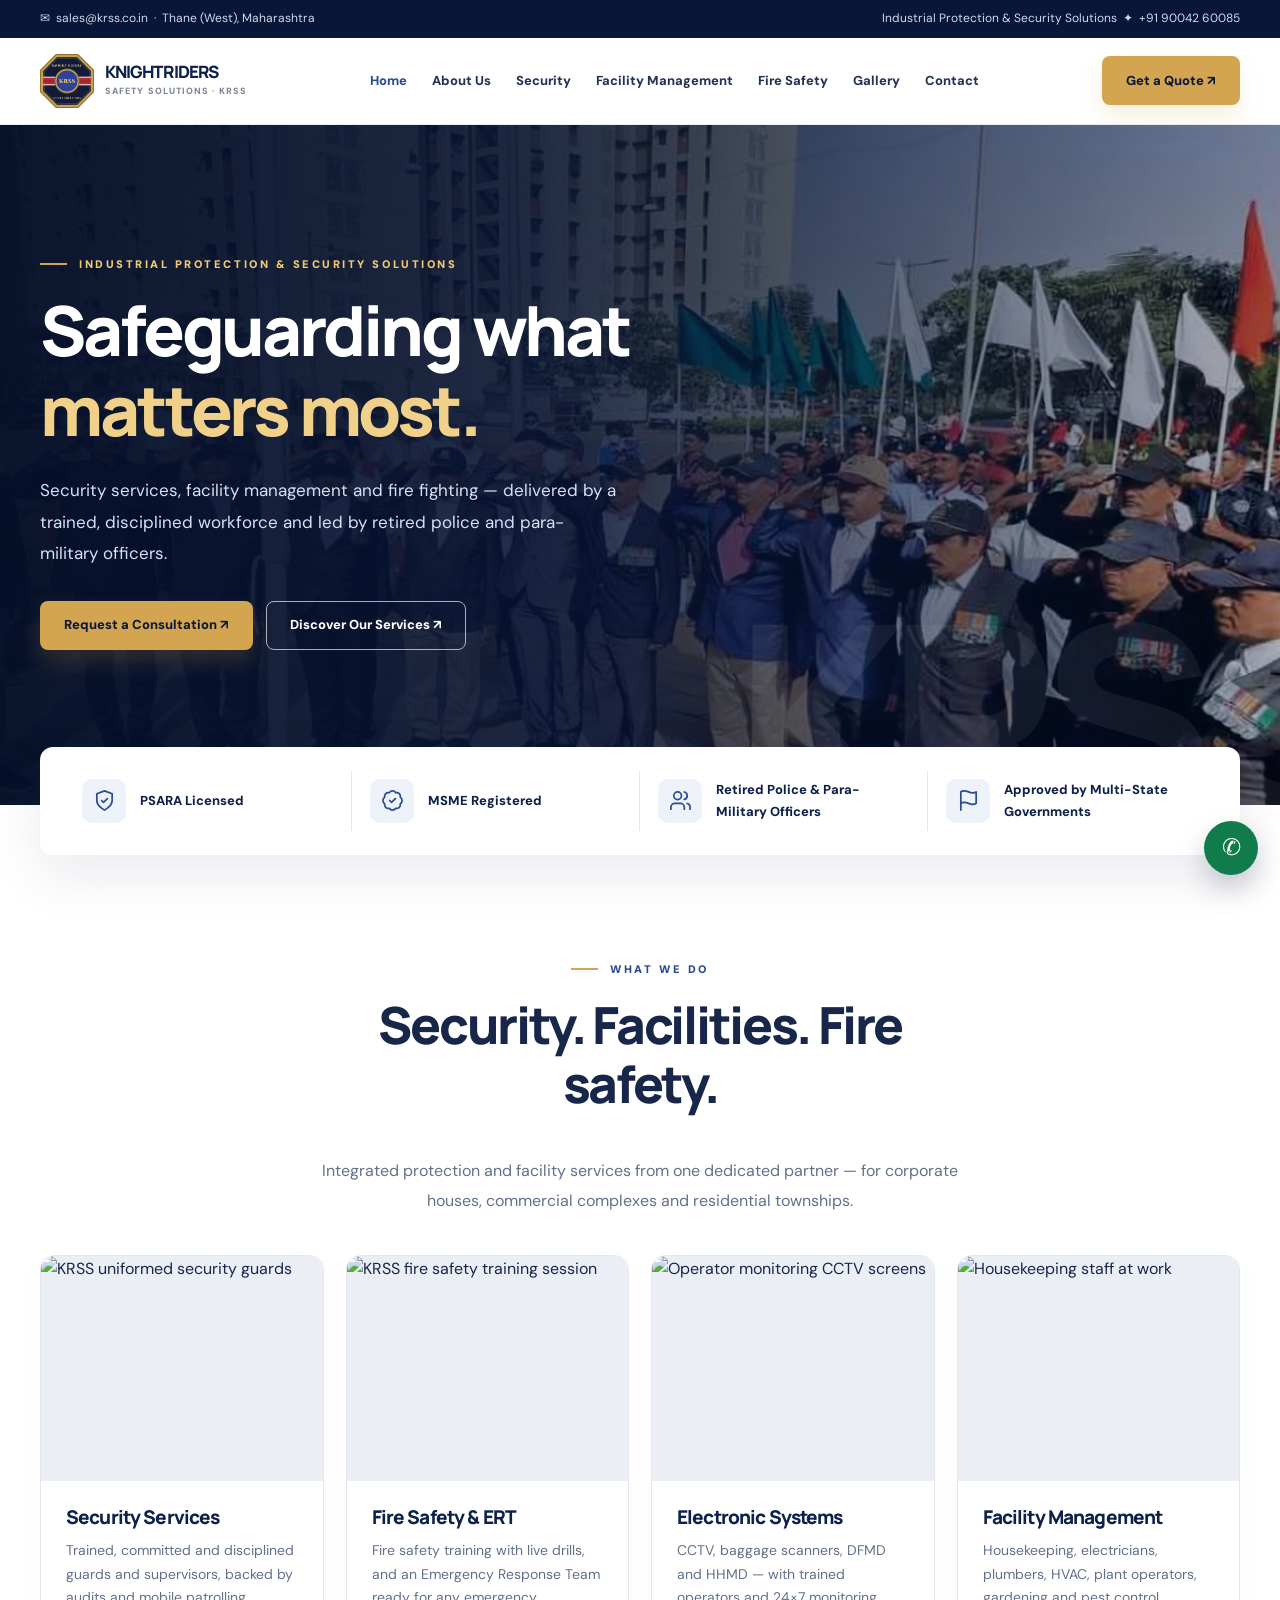
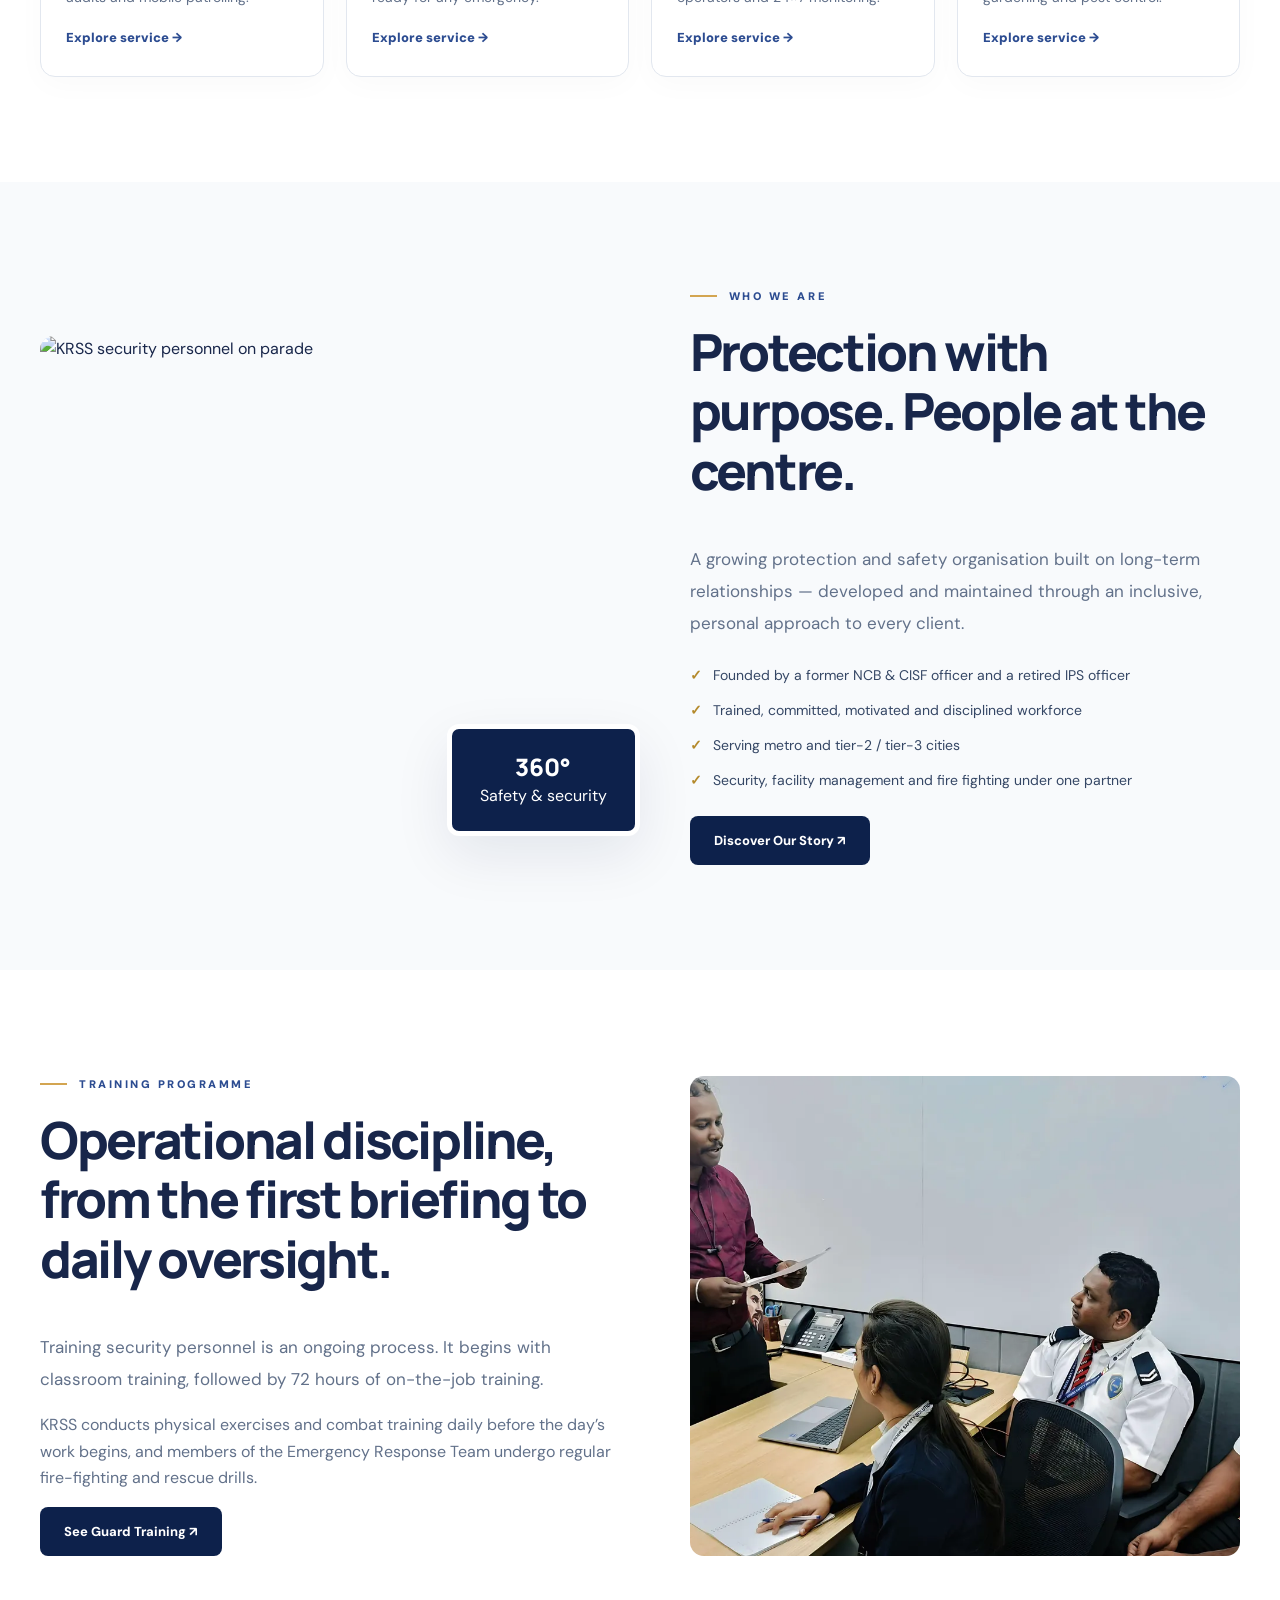
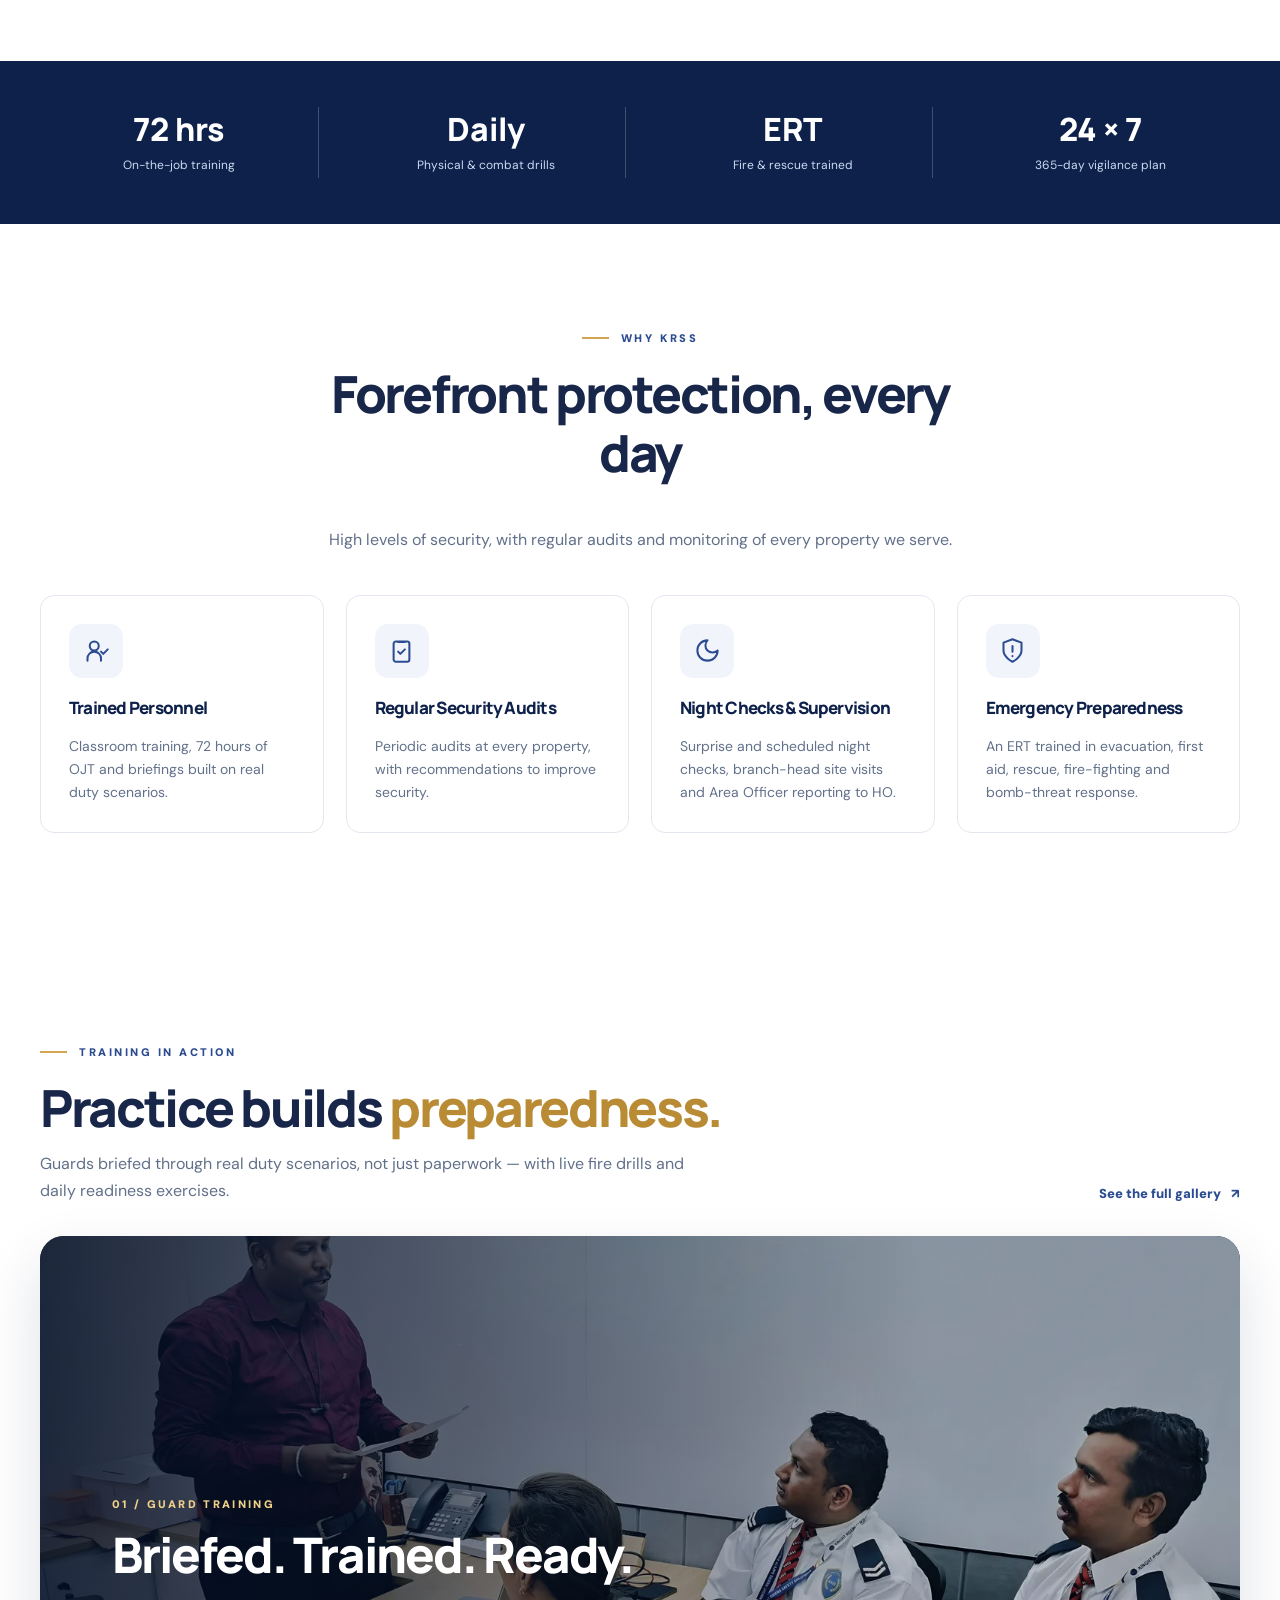
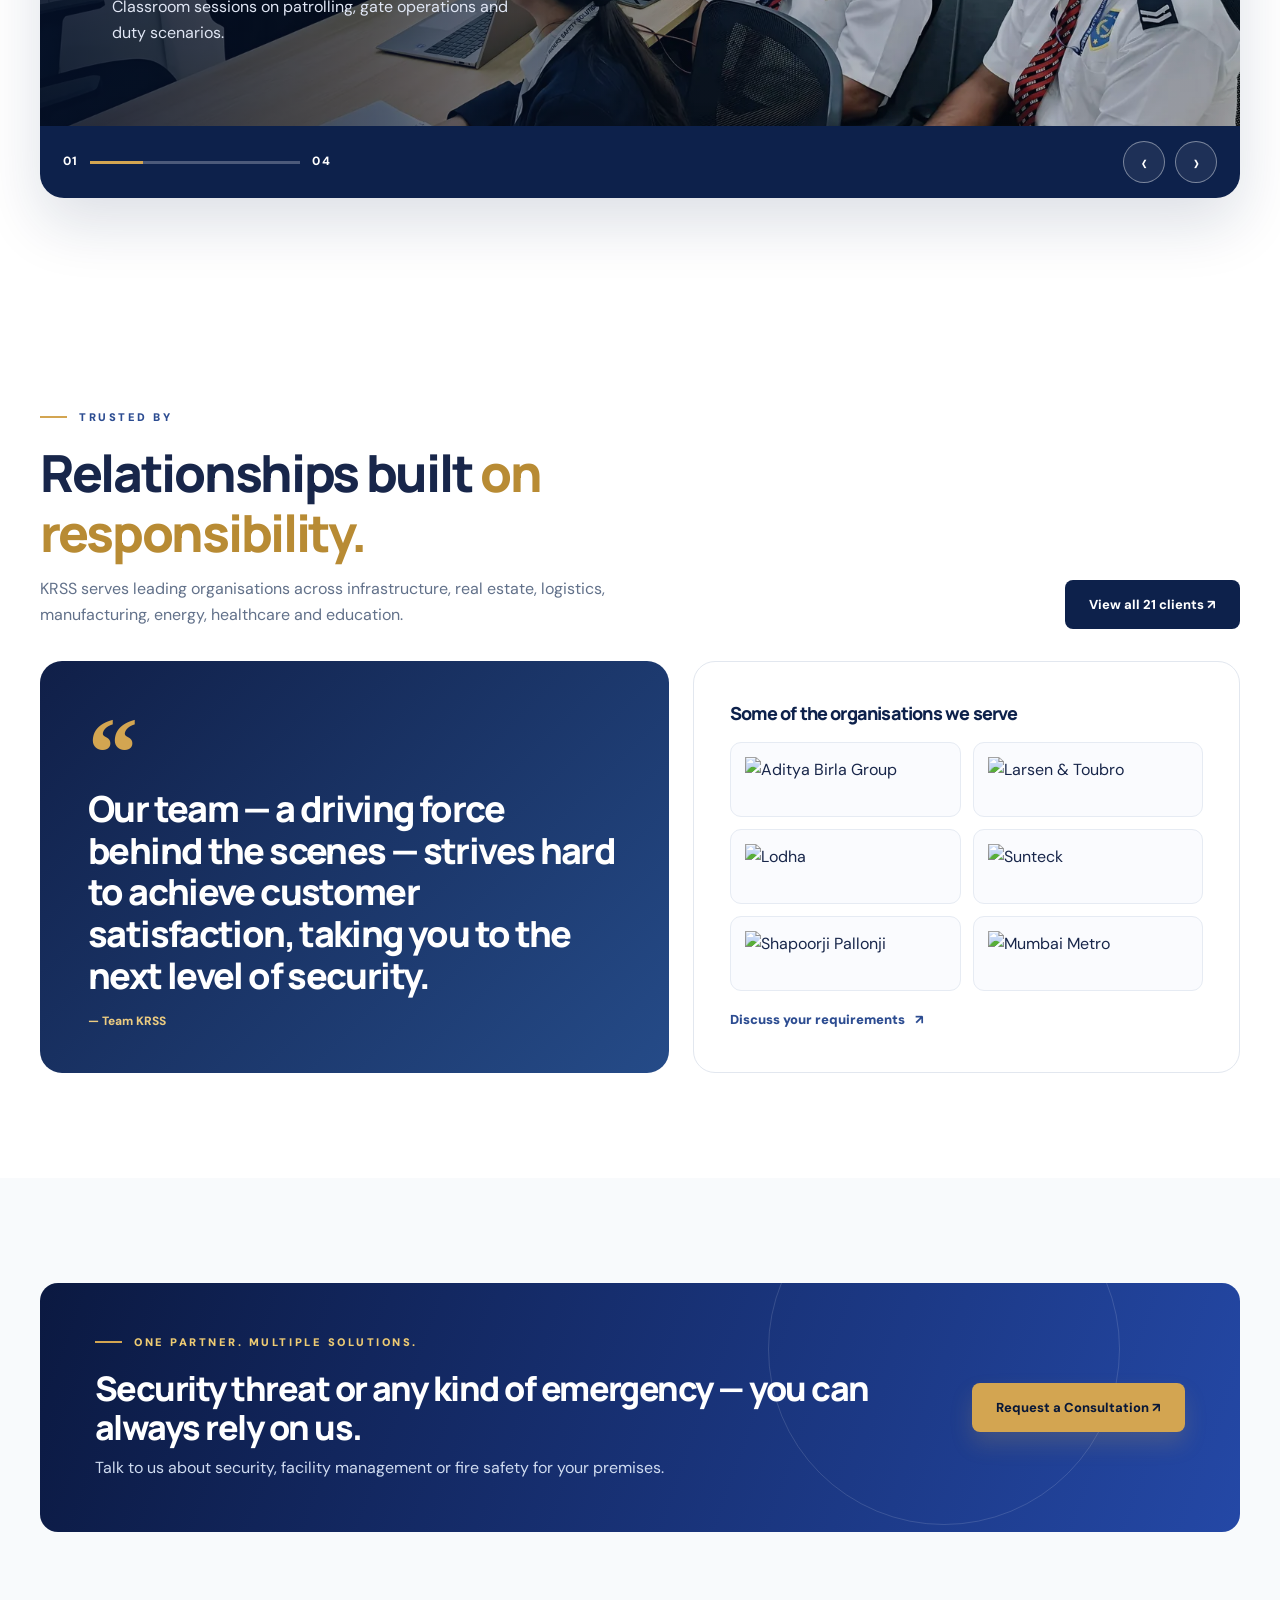
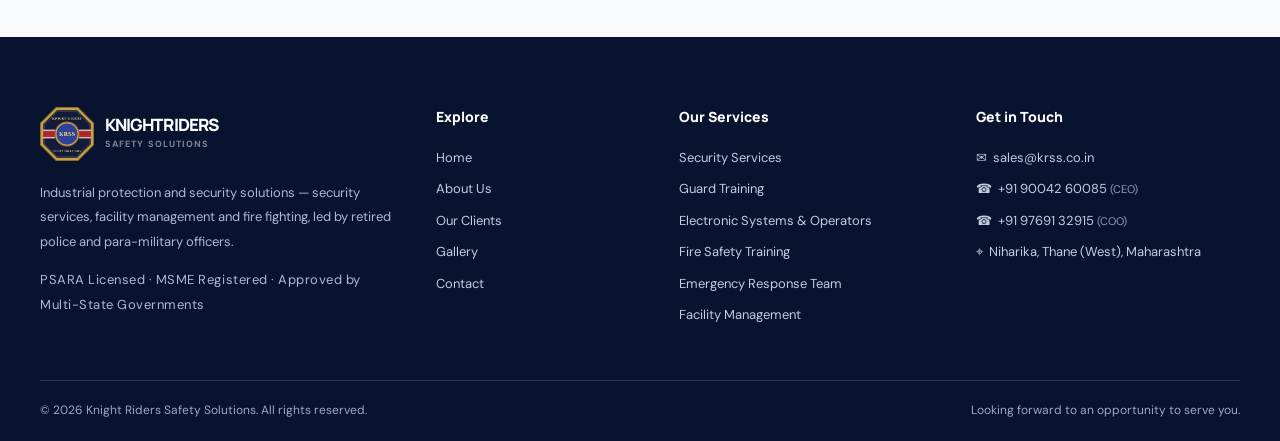
==== index.html @ 5faadcf9 "first commit" ====
<!DOCTYPE html>
<html lang="en">
<head>
<meta charset="utf-8"/>
<meta name="viewport" content="width=device-width,initial-scale=1"/>
<meta name="description" content="Knight Riders Safety Solutions (KRSS): PSARA-licensed security services, facility management, fire safety training, emergency response and electronic security systems in Maharashtra."/>
<meta name="theme-color" content="#0b1941"/>
<meta name="color-scheme" content="light"/>
<title>Knight Riders Safety Solutions | Security, Facility Management &amp; Fire Safety</title>
<link rel="icon" type="image/png" href="assets/krss-emblem-180.png"/>
<link rel="apple-touch-icon" href="assets/krss-emblem-180.png"/>
<link rel="preconnect" href="https://fonts.googleapis.com"/>
<link rel="stylesheet" href="style.css"/>
</head>
<body>
<a class="skip-to-content" href="#main-content">Skip to main content</a>
<div class="topbar"><div class="container"><div>✉&nbsp; <a href="mailto:sales@krss.co.in">sales@krss.co.in</a> &nbsp;·&nbsp; Thane (West), Maharashtra</div><div>Industrial Protection &amp; Security Solutions &nbsp;✦&nbsp; <a href="tel:+919004260085">+91 90042 60085</a></div></div></div>
<header class="header"><div class="container navwrap">
<a class="logo" href="index.html" aria-label="KRSS Home"><img src="assets/krss-emblem.webp" alt="Knight Riders Safety Solutions logo" width="54" height="54"/><span><strong>KNIGHT RIDERS</strong><small>SAFETY SOLUTIONS · KRSS</small></span></a>
<nav class="navlinks" id="main-navigation" aria-label="Main navigation"><a href="index.html" class="active" aria-current="page">Home</a><a href="about.html">About Us</a><a href="security.html">Security</a><a href="facility.html">Facility Management</a><a href="fire-safety.html">Fire Safety</a><a href="gallery.html">Gallery</a><a href="contact.html">Contact</a></nav>
<a class="btn btn-gold" href="contact.html">Get a Quote ↗</a>
<button type="button" class="menu-toggle" aria-controls="main-navigation" aria-expanded="false" aria-label="Toggle navigation">☰</button>
</div></header>
<main id="main-content">
<section class="hero"><div class="hero-bg"></div><div class="container"><div class="hero-content">
<div class="eyebrow light-eyebrow">Industrial Protection &amp; Security Solutions</div>
<h1>Safeguarding what <span>matters most.</span></h1>
<p>Security services, facility management and fire fighting — delivered by a trained, disciplined workforce and led by retired police and para-military officers.</p>
<div class="hero-actions"><a class="btn btn-gold" href="contact.html">Request a Consultation ↗</a><a class="btn btn-outline" href="#services">Discover Our Services ↗</a></div>
</div></div><div class="hero-mark">KRSS</div></section>
<div class="trust-strip container"><div class="trust-inner"><div class="trust-item"><span class="trust-icon"><span class="krss-icon" data-icon="shield-check" aria-hidden="true"></span></span><span>PSARA Licensed</span></div><div class="trust-item"><span class="trust-icon"><span class="krss-icon" data-icon="badge-check" aria-hidden="true"></span></span><span>MSME Registered</span></div><div class="trust-item"><span class="trust-icon"><span class="krss-icon" data-icon="users" aria-hidden="true"></span></span><span>Retired Police &amp; Para-Military Officers</span></div><div class="trust-item"><span class="trust-icon"><span class="krss-icon" data-icon="flag" aria-hidden="true"></span></span><span>Approved by Multi-State Governments</span></div></div></div>

<section class="section" id="services"><div class="container">
<div class="section-title center reveal"><div class="eyebrow">What We Do</div><h2>Security. Facilities. Fire safety.</h2><p>Integrated protection and facility services from one dedicated partner — for corporate houses, commercial complexes and residential townships.</p></div>
<div class="grid4">
<article class="service-card reveal"><div class="photo"><img src="assets/security-team.webp" alt="KRSS uniformed security guards" loading="lazy" decoding="async"/></div><div class="info"><h3>Security Services</h3><p>Trained, committed and disciplined guards and supervisors, backed by audits and mobile patrolling.</p><a class="text-link" href="security.html">Explore service →</a></div></article>
<article class="service-card reveal"><div class="photo"><img src="assets/fire-demo.webp" alt="KRSS fire safety training session" loading="lazy" decoding="async"/></div><div class="info"><h3>Fire Safety &amp; ERT</h3><p>Fire safety training with live drills, and an Emergency Response Team ready for any emergency.</p><a class="text-link" href="fire-safety.html">Explore service →</a></div></article>
<article class="service-card reveal"><div class="photo"><img src="assets/profile-monitoring.webp" alt="Operator monitoring CCTV screens" loading="lazy" decoding="async"/></div><div class="info"><h3>Electronic Systems</h3><p>CCTV, baggage scanners, DFMD and HHMD — with trained operators and 24×7 monitoring.</p><a class="text-link" href="security.html#electronic">Explore service →</a></div></article>
<article class="service-card reveal"><div class="photo"><img src="assets/profile-housekeeping.webp" alt="Housekeeping staff at work" loading="lazy" decoding="async"/></div><div class="info"><h3>Facility Management</h3><p>Housekeeping, electricians, plumbers, HVAC, plant operators, gardening and pest control.</p><a class="text-link" href="facility.html">Explore service →</a></div></article>
</div></div></section>

<section class="section section-muted"><div class="container split">
<div class="image-figure reveal"><img src="assets/parade.webp" alt="KRSS security personnel on parade" loading="lazy" decoding="async"/><div class="stamp"><b>360°</b>Safety &amp; security</div></div>
<div class="reveal"><div class="eyebrow">Who We Are</div><h2>Protection with purpose. People at the centre.</h2>
<p class="lead">A growing protection and safety organisation built on long-term relationships — developed and maintained through an inclusive, personal approach to every client.</p>
<ul class="ticklist"><li>Founded by a former NCB &amp; CISF officer and a retired IPS officer</li><li>Trained, committed, motivated and disciplined workforce</li><li>Serving metro and tier-2 / tier-3 cities</li><li>Security, facility management and fire fighting under one partner</li></ul>
<a class="btn btn-navy" href="about.html">Discover Our Story ↗</a></div>
</div></section>

<section class="section"><div class="container split">
<div class="reveal"><div class="eyebrow">Training Programme</div><h2>Operational discipline, from the first briefing to daily oversight.</h2>
<p class="lead">Training security personnel is an ongoing process. It begins with classroom training, followed by 72 hours of on-the-job training.</p>
<p>KRSS conducts physical exercises and combat training daily before the day’s work begins, and members of the Emergency Response Team undergo regular fire-fighting and rescue drills.</p>
<a class="btn btn-navy" href="security.html#guard-training">See Guard Training ↗</a></div>
<div class="image-figure reveal"><img src="assets/guard-training.webp" alt="KRSS security guard training session" loading="lazy" decoding="async"/></div>
</div></section>

<div class="stats-band"><div class="container stats">
<div class="stat reveal"><b>72 hrs</b><span>On-the-job training</span></div>
<div class="stat reveal"><b>Daily</b><span>Physical &amp; combat drills</span></div>
<div class="stat reveal"><b>ERT</b><span>Fire &amp; rescue trained</span></div>
<div class="stat reveal"><b>24 × 7</b><span>365-day vigilance plan</span></div>
</div></div>

<section class="section"><div class="container">
<div class="section-title center reveal"><div class="eyebrow">Why KRSS</div><h2>Forefront protection, every day</h2><p>High levels of security, with regular audits and monitoring of every property we serve.</p></div>
<div class="grid4">
<div class="feature reveal"><div class="f-icon"><span class="krss-icon" data-icon="user-round-check" aria-hidden="true"></span></div><h3>Trained Personnel</h3><p>Classroom training, 72 hours of OJT and briefings built on real duty scenarios.</p></div>
<div class="feature reveal"><div class="f-icon"><span class="krss-icon" data-icon="clipboard-check" aria-hidden="true"></span></div><h3>Regular Security Audits</h3><p>Periodic audits at every property, with recommendations to improve security.</p></div>
<div class="feature reveal"><div class="f-icon"><span class="krss-icon" data-icon="moon" aria-hidden="true"></span></div><h3>Night Checks &amp; Supervision</h3><p>Surprise and scheduled night checks, branch-head site visits and Area Officer reporting to HO.</p></div>
<div class="feature reveal"><div class="f-icon"><span class="krss-icon" data-icon="shield-alert" aria-hidden="true"></span></div><h3>Emergency Preparedness</h3><p>An ERT trained in evacuation, first aid, rescue, fire-fighting and bomb-threat response.</p></div>
</div></div></section>

<section class="section training-showcase section-muted" id="training"><div class="container">
<div class="section-head-row reveal"><div><div class="eyebrow">Training in Action</div><h2>Practice builds <span class="gold-text">preparedness.</span></h2><p>Guards briefed through real duty scenarios, not just paperwork — with live fire drills and daily readiness exercises.</p></div><a class="text-link" href="gallery.html">See the full gallery <span aria-hidden="true">↗</span></a></div>
<div class="training-carousel" aria-label="KRSS training photographs" aria-roledescription="carousel" tabindex="0">
<div class="training-viewport"><div class="training-track">
<article class="training-slide" aria-roledescription="slide"><img src="assets/guard-training.webp" alt="KRSS guards in a classroom training session" loading="lazy" decoding="async"/><div class="training-overlay"><span>01 / GUARD TRAINING</span><h3>Briefed. Trained. Ready.</h3><p>Classroom sessions on patrolling, gate operations and duty scenarios.</p></div></article>
<article class="training-slide" aria-roledescription="slide"><img src="assets/fire-field.webp" alt="KRSS live fire extinguisher drill" loading="lazy" decoding="async"/><div class="training-overlay"><span>02 / FIRE SAFETY</span><h3>Live fire drills.</h3><p>Classroom briefings and live drills for every guard on duty.</p></div></article>
<article class="training-slide" aria-roledescription="slide"><img src="assets/evacuation.webp" alt="KRSS emergency response and evacuation training" loading="lazy" decoding="async"/><div class="training-overlay"><span>03 / EMERGENCY RESPONSE</span><h3>Always ready.</h3><p>Calm evacuation, first aid, rescue and fire extinguishing.</p></div></article>
<article class="training-slide" aria-roledescription="slide"><img src="assets/training-line.webp" alt="KRSS personnel lined up during training" loading="lazy" decoding="async"/><div class="training-overlay"><span>04 / OPERATIONAL DISCIPLINE</span><h3>Readiness starts daily.</h3><p>Physical exercises and combat training before the day’s work begins.</p></div></article>
</div></div>
<div class="training-controls"><div class="training-progress"><span class="training-current">01</span><span class="progress-track"><span class="progress-fill"></span></span><span>04</span></div><div class="training-nav"><button class="training-prev" aria-label="Previous training photo">‹</button><button class="training-next" aria-label="Next training photo">›</button></div></div>
</div></div></section>

<section class="section client-confidence" id="clients"><div class="container">
<div class="section-head-row reveal"><div><div class="eyebrow">Trusted By</div><h2>Relationships built <span class="gold-text">on responsibility.</span></h2><p>KRSS serves leading organisations across infrastructure, real estate, logistics, manufacturing, energy, healthcare and education.</p></div><a class="btn btn-navy" href="about.html#clients">View all 21 clients ↗</a></div>
<div class="confidence-layout">
<div class="confidence-highlight reveal"><div class="quote-glyph" aria-hidden="true">“</div><h3>Our team — a driving force behind the scenes — strives hard to achieve customer satisfaction, taking you to the next level of security.</h3><span>— Team KRSS</span></div>
<div class="confidence-side reveal"><h3>Some of the organisations we serve</h3><div class="confidence-logos three-rows"><img src="assets/client-logo-01.webp" alt="Aditya Birla Group" loading="lazy" decoding="async"/><img src="assets/client-logo-05.webp" alt="Larsen &amp; Toubro" loading="lazy" decoding="async"/><img src="assets/client-logo-06.webp" alt="Lodha" loading="lazy" decoding="async"/><img src="assets/client-logo-09.webp" alt="Sunteck" loading="lazy" decoding="async"/><img src="assets/client-logo-14.webp" alt="Shapoorji Pallonji" loading="lazy" decoding="async"/><img src="assets/client-logo-17.webp" alt="Mumbai Metro" loading="lazy" decoding="async"/></div><a class="text-link" href="contact.html" style="margin-top:18px">Discuss your requirements <span aria-hidden="true">↗</span></a></div>
</div></div></section>

<section class="section section-muted"><div class="container"><div class="banner-cta reveal home-cta"><div><div class="eyebrow light-eyebrow">One partner. Multiple solutions.</div><h2>Security threat or any kind of emergency — you can always rely on us.</h2><p>Talk to us about security, facility management or fire safety for your premises.</p></div><a class="btn btn-gold" href="contact.html">Request a Consultation ↗</a></div></div></section>
</main>
<footer class="footer"><div class="container">
<div class="footer-grid">
<div><a class="logo" href="index.html"><img src="assets/krss-emblem.webp" alt="KRSS logo" width="54" height="54" loading="lazy"/><span><strong>KNIGHT RIDERS</strong><small>SAFETY SOLUTIONS</small></span></a>
<p style="margin-top:20px">Industrial protection and security solutions — security services, facility management and fire fighting, led by retired police and para-military officers.</p>
<p class="footer-badges">PSARA Licensed · MSME Registered · Approved by Multi-State Governments</p></div>
<div><h4>Explore</h4><div class="footer-links"><a href="index.html">Home</a><a href="about.html">About Us</a><a href="about.html#clients">Our Clients</a><a href="gallery.html">Gallery</a><a href="contact.html">Contact</a></div></div>
<div><h4>Our Services</h4><div class="footer-links"><a href="security.html">Security Services</a><a href="security.html#guard-training">Guard Training</a><a href="security.html#electronic">Electronic Systems &amp; Operators</a><a href="fire-safety.html#training">Fire Safety Training</a><a href="fire-safety.html#ert">Emergency Response Team</a><a href="facility.html">Facility Management</a></div></div>
<div><h4>Get in Touch</h4><div class="footer-links footer-contact">
<a href="mailto:sales@krss.co.in">✉&nbsp; sales@krss.co.in</a>
<a href="tel:+919004260085">☎&nbsp; +91 90042 60085 <small>(CEO)</small></a>
<a href="tel:+919769132915">☎&nbsp; +91 97691 32915 <small>(COO)</small></a>
<span>⌖&nbsp; Niharika, Thane (West), Maharashtra</span></div></div>
</div>
<div class="footer-bottom"><span>© <span id="year">2026</span> Knight Riders Safety Solutions. All rights reserved.</span><span>Looking forward to an opportunity to serve you.</span></div>
</div></footer>
<a class="float-contact" href="https://wa.me/919004260085?text=Hello%20KRSS%2C%20I%20would%20like%20to%20enquire%20about%20your%20services." aria-label="Enquire on WhatsApp" target="_blank" rel="noopener noreferrer">✆</a>
<script src="script.js" defer></script>
<script>document.getElementById('year').textContent=new Date().getFullYear()</script>
</body>
</html>
---- style.css ----
@import url('https://fonts.googleapis.com/css2?family=DM+Sans:wght@400;500;600;700&family=Manrope:wght@400;500;600;700;800&display=swap');
:root{--navy:#0b1941;--deep:#06112d;--blue:#2448a6;--gold:#d6ac54;--gold2:#f1d58c;--ink:#18264a;--muted:#62718a;--bg:#f7f8fc;--border:#e2e7ef;--white:#fff;--shadow:0 20px 55px rgba(11,25,65,.085)}*{box-sizing:border-box}html{scroll-behavior:smooth}body{margin:0;font-family:'DM Sans',sans-serif;color:var(--ink);background:#fff;line-height:1.65;overflow-x:hidden}h1,h2,h3,h4,p{margin-top:0}h1,h2,h3{font-family:Manrope,sans-serif;line-height:1.16;letter-spacing:-.045em}h1{font-size:clamp(2.6rem,5.4vw,5.8rem);font-weight:800}h2{font-size:clamp(2.15rem,4vw,3.65rem);font-weight:800}h3{font-weight:800}p{color:#62718a}a{text-decoration:none;color:inherit}img{max-width:100%;display:block}button,input,textarea,select{font:inherit}button{cursor:pointer}.container{width:min(1200px,calc(100% - 48px));margin:auto}.topbar{background:var(--deep);color:#cfdaee;font-size:12px}.topbar .container{display:flex;justify-content:space-between;gap:16px;padding:9px 0}.topbar a:hover{color:var(--gold)}.header{position:sticky;top:0;z-index:100;background:rgba(255,255,255,.95);backdrop-filter:blur(20px);border-bottom:1px solid #e9edf4;transition:box-shadow .25s}.header.scrolled{box-shadow:0 12px 30px rgba(6,17,45,.09)}.navwrap{display:flex;align-items:center;justify-content:space-between;min-height:86px;gap:24px}.logo{display:flex;align-items:center;gap:11px;min-width:0}.logo img{height:54px;width:54px;border-radius:50%;object-fit:cover}.logo strong{font-family:Manrope;font-weight:900;letter-spacing:-.055em;font-size:17px;line-height:1.12;color:var(--navy);display:block}.logo small{display:block;color:#7a8396;letter-spacing:.12em;font-weight:800;font-size:9px;margin-top:3px}.navlinks{display:flex;align-items:center;gap:25px}.navlinks a{font-size:13px;font-weight:800;color:#243355;transition:color .2s}.navlinks a:hover,.navlinks a.active{color:var(--blue)}.btn{display:inline-flex;align-items:center;justify-content:center;gap:10px;min-height:49px;border-radius:8px;padding:12px 23px;font-size:13px;font-weight:800;border:1px solid transparent;transition:transform .3s,background .3s,box-shadow .3s;white-space:nowrap}.btn:hover{transform:translateY(-3px)}.btn-gold{background:var(--gold);color:var(--deep);box-shadow:0 12px 22px rgba(214,172,84,.18)}.btn-gold:hover{background:var(--gold2)}.btn-navy{background:var(--navy);color:white}.btn-outline{color:white;border-color:rgba(255,255,255,.65)}.btn-white{background:white;color:var(--navy)}.menu-toggle{display:none;background:none;border:0;padding:10px;font-size:26px;color:var(--navy)}.eyebrow{font-size:11px;letter-spacing:.23em;text-transform:uppercase;color:var(--blue);font-weight:900;display:flex;gap:12px;align-items:center;margin-bottom:17px}.eyebrow:before{content:'';height:2px;width:27px;background:var(--gold)}.light-eyebrow{color:#eecb73}.section{padding:105px 0}.section-muted{background:var(--bg)}.section-title{max-width:670px;margin-bottom:40px}.section-title.center{text-align:center;margin-inline:auto}.section-title.center .eyebrow{justify-content:center}.section-title p{font-size:16px;line-height:1.85}.hero{position:relative;min-height:680px;display:flex;align-items:center;overflow:hidden;color:white;background:var(--deep)}.hero-bg{position:absolute;inset:0;background:linear-gradient(90deg,rgba(4,15,41,.97) 0%,rgba(6,19,52,.89) 39%,rgba(6,19,52,.28) 100%),url('assets/team-building.webp') center 43%/cover;transform:scale(1.07);animation:heropan 14s ease-out both}@keyframes heropan{to{transform:scale(1)}}.hero-content{position:relative;padding:125px 0 150px;max-width:800px}.hero h1{margin-bottom:25px}.hero h1 span{color:var(--gold2)}.hero p{color:#d7e1f4;font-size:17px;max-width:580px;line-height:1.85}.hero-actions{display:flex;flex-wrap:wrap;gap:13px;margin-top:31px}.hero-mark{position:absolute;right:-70px;bottom:-85px;color:#ffffff10;font:900 260px Manrope;letter-spacing:-.08em;pointer-events:none}.trust-strip{position:relative;margin-top:-58px;z-index:5}.trust-inner{background:white;border-radius:13px;box-shadow:var(--shadow);display:grid;grid-template-columns:repeat(4,1fr);padding:24px}.trust-item{padding:8px 18px;border-right:1px solid var(--border);display:flex;align-items:center;gap:14px;font-size:13px;font-weight:800;color:var(--navy)}.trust-item:last-child{border:0}.trust-icon{width:44px;height:44px;flex:0 0 44px;background:#eef2fb;color:var(--blue);border-radius:10px;display:grid;place-items:center;font-size:22px}.grid3{display:grid;grid-template-columns:repeat(3,1fr);gap:24px}.grid4{display:grid;grid-template-columns:repeat(4,1fr);gap:22px}.service-card{border:1px solid var(--border);border-radius:15px;background:white;overflow:hidden;transition:transform .35s,box-shadow .35s;box-shadow:0 8px 30px rgba(6,17,45,.025)}.service-card:hover{transform:translateY(-9px);box-shadow:var(--shadow)}.service-card .photo{height:225px;background:#ebeff5;overflow:hidden}.photo img{width:100%;height:100%;object-fit:cover;transition:transform .6s}.service-card:hover img{transform:scale(1.065)}.service-card .info{padding:25px}.service-card h3{font-size:19px;margin-bottom:11px;color:var(--navy)}.service-card p{font-size:14px;min-height:71px}.text-link{color:var(--blue);font-size:13px;font-weight:900;display:inline-flex;gap:10px;align-items:center}.text-link:hover{color:#b18b3a}.split{display:grid;grid-template-columns:1.05fr 1fr;gap:72px;align-items:center}.image-figure{position:relative}.image-figure>img{width:100%;height:480px;object-fit:cover;border-radius:14px}.image-figure .stamp{position:absolute;bottom:-20px;right:-22px;background:var(--navy);color:white;border:5px solid white;border-radius:12px;padding:21px 28px;text-align:center;box-shadow:var(--shadow)}.stamp b{font:800 24px Manrope;display:block}.ticklist{list-style:none;padding:0;margin:24px 0}.ticklist li{display:flex;gap:11px;margin:12px 0;color:#354765;font-size:14px}.ticklist li:before{content:'✓';font-weight:900;color:#b48a2c}.stats-band{background:var(--navy);color:white;padding:46px 0}.stats{display:grid;grid-template-columns:repeat(4,1fr);gap:28px}.stat{text-align:center;border-right:1px solid #ffffff35}.stat:last-child{border:0}.stat b{display:block;font:800 clamp(22px,3vw,32px) Manrope}.stat span{color:#ccdaf2;font-size:12px}.feature{padding:28px;border:1px solid var(--border);border-radius:14px;background:#fff}.feature .f-icon{display:grid;place-items:center;width:54px;height:54px;background:#f1f4fb;color:var(--blue);border-radius:13px;font-size:23px;margin-bottom:20px}.feature h3{font-size:17px;color:var(--navy)}.feature p{font-size:14px;margin:0}.banner-cta{background:linear-gradient(110deg,#07173c,#203c86);color:white;border-radius:18px;padding:50px 55px;display:flex;align-items:center;justify-content:space-between;gap:30px;position:relative;overflow:hidden}.banner-cta:after{content:'';position:absolute;right:10%;top:-110px;width:350px;height:350px;border:1px solid #ffffff22;border-radius:50%;pointer-events:none}.banner-cta h2{font-size:clamp(23px,3vw,34px);margin:0 0 8px}.banner-cta p{color:#cfdbf0;margin:0}.banner-cta .btn{z-index:1}.footer{background:#07132f;color:#d5def1;padding:70px 0 20px}.footer-grid{display:grid;grid-template-columns:1.6fr .9fr 1.15fr 1.2fr;gap:45px}.footer .logo strong{color:white}.footer p{color:#acbad4;font-size:13px;line-height:1.9}.footer h4{color:white;font:800 14px Manrope;margin-bottom:21px}.footer-links{display:grid;gap:10px}.footer-links a,.footer-contact a{font-size:13px;color:#c1cde3}.footer-links a:hover,.footer-contact a:hover{color:var(--gold)}.footer-bottom{border-top:1px solid #ffffff24;display:flex;justify-content:space-between;gap:20px;margin-top:50px;padding-top:20px;font-size:12px;color:#9baac5}.page-hero{padding:107px 0 110px;background:linear-gradient(110deg,rgba(6,17,45,.96),rgba(15,43,100,.88)),url('assets/team-drill.webp') center/cover;color:white}.page-hero h1{font-size:clamp(42px,5vw,68px);margin-bottom:20px}.page-hero p{color:#d7e3f4;max-width:670px;font-size:17px}.breadcrumbs{margin-top:35px;font-size:12px;color:#d5e0f6}.breadcrumbs a{color:var(--gold2)}.content-layout{display:grid;grid-template-columns:1fr 1fr;gap:45px;align-items:center}.content-layout img{width:100%;height:425px;object-fit:cover;border-radius:15px}.content-layout h2{font-size:clamp(28px,3vw,43px)}.service-list{display:grid;grid-template-columns:repeat(2,1fr);gap:18px}.list-card{background:white;padding:24px 26px;border:1px solid var(--border);border-radius:12px}.list-card h3{font-size:17px;margin-bottom:9px}.list-card p{font-size:13px;margin:0}.gallery-grid{display:grid;grid-template-columns:repeat(3,1fr);gap:18px}.gallery-item{position:relative;overflow:hidden;border-radius:12px;cursor:pointer;border:0;padding:0;background:#081837;aspect-ratio:4/3;text-align:left}.gallery-item img{width:100%;height:100%;object-fit:cover;transition:transform .5s}.gallery-item:hover img{transform:scale(1.08)}.gallery-item span{position:absolute;bottom:0;left:0;right:0;color:white;background:linear-gradient(0deg,#06132fde,transparent);padding:38px 20px 17px;font-size:13px;font-weight:800}.lightbox{position:fixed;inset:0;background:rgba(3,9,25,.94);z-index:1000;display:none;align-items:center;justify-content:center;padding:45px}.lightbox.open{display:flex}.lightbox img{max-height:86vh;max-width:90vw;object-fit:contain;border-radius:7px}.lightbox button{position:absolute;top:20px;right:25px;background:white;color:#0b1941;border:0;border-radius:50%;height:44px;width:44px;font-size:26px}.contact-grid{display:grid;grid-template-columns:.8fr 1.2fr;gap:50px}.contact-card{border:1px solid var(--border);background:white;padding:28px;border-radius:14px;display:flex;gap:20px;margin-bottom:18px}.contact-card .f-icon{color:var(--blue);font-size:24px}.contact-card h3{font-size:17px;margin:0 0 6px}.contact-card p{font-size:14px;margin:0}.form-panel{padding:35px;border-radius:16px;box-shadow:var(--shadow);border:1px solid var(--border)}.form-grid{display:grid;grid-template-columns:repeat(2,1fr);gap:16px}.field{display:flex;flex-direction:column;gap:7px}.field.full{grid-column:1/-1}.field label{font-size:12px;font-weight:800;color:var(--navy)}.field input,.field select,.field textarea{outline:0;border:1px solid #dce3ef;border-radius:8px;padding:13px;background:#fbfcff;width:100%;font-size:14px;color:var(--navy)}.field input:focus,.field textarea:focus,.field select:focus{border-color:var(--blue);box-shadow:0 0 0 3px #2448a611}.field textarea{min-height:120px;resize:vertical}.form-note{font-size:12px;margin-top:12px}.quote-grid{display:grid;grid-template-columns:repeat(2,1fr);gap:22px}.quote{background:white;border:1px solid var(--border);padding:29px;border-radius:13px}.quote p{font-size:14px}.quote b{font-size:12px;color:var(--navy)}.profile-preview{display:flex;align-items:center;gap:18px;padding:23px;border:1px solid var(--border);border-radius:12px}.profile-preview .icon{font-size:30px}.reveal{opacity:0;transform:translateY(26px);transition:opacity .7s ease,transform .7s cubic-bezier(.2,.75,.2,1)}.reveal.visible{opacity:1;transform:none}.float-contact{position:fixed;right:22px;bottom:25px;z-index:99;background:#117c4b;color:white;border-radius:50%;width:54px;height:54px;display:grid;place-items:center;box-shadow:0 14px 28px #07132f36;font-size:23px;transition:transform .2s}.float-contact:hover{transform:scale(1.08)}.mobile-nav{display:none}.subtle-overline{color:#bf9141;font-size:11px;letter-spacing:.22em;text-transform:uppercase;font-weight:900}.lead{font-size:17px!important;line-height:1.9}.contact-info-small{display:block;font-size:11px;color:#7c88a2;margin-top:3px}
@media(max-width:1080px){.navlinks{gap:15px}.navlinks a{font-size:12px}.header .btn{display:none}.split{gap:42px}.footer-grid{grid-template-columns:repeat(2,1fr)}}@media(max-width:800px){.topbar{display:none}.navwrap{min-height:73px}.logo img{width:45px;height:45px}.logo strong{font-size:15px}.menu-toggle{display:block}.navlinks{display:none;position:absolute;top:73px;left:0;right:0;background:white;padding:20px 24px 26px;box-shadow:0 20px 25px #08122e20;flex-direction:column;align-items:flex-start;gap:0}.navlinks.open{display:flex}.navlinks a{width:100%;padding:13px 3px;font-size:15px;border-bottom:1px solid var(--border)}.hero{min-height:600px}.hero-content{padding:80px 0 120px}.hero-bg{background:linear-gradient(90deg,rgba(4,15,41,.94),rgba(4,15,41,.6)),url('assets/team-building.webp') center/cover}.trust-inner{grid-template-columns:repeat(2,1fr);gap:10px}.trust-item{border:0;padding:10px;font-size:12px}.grid3,.grid4{grid-template-columns:repeat(2,1fr)}.split,.content-layout,.contact-grid{grid-template-columns:1fr}.split .image-figure{order:-1}.image-figure>img{height:400px}.section{padding:75px 0}.stats{grid-template-columns:repeat(2,1fr)}.stat:nth-child(2){border-right:0}.stat{padding:10px}.banner-cta{padding:38px;flex-wrap:wrap}.gallery-grid{grid-template-columns:repeat(2,1fr)}.footer-grid{gap:35px}}@media(max-width:540px){.container{width:min(100% - 34px,1200px)}h1{font-size:2.6rem}.hero p{font-size:15px}.hero-actions{gap:9px}.btn{padding:11px 15px;font-size:12px}.trust-inner{padding:13px}.trust-item{gap:7px;font-size:11px}.trust-icon{width:33px;height:33px;flex-basis:33px;font-size:17px}.grid3,.grid4,.service-list,.gallery-grid,.quote-grid,.form-grid{grid-template-columns:1fr}.section{padding:65px 0}.service-card .photo{height:220px}.split{gap:35px}.image-figure>img,.content-layout img{height:290px}.image-figure .stamp{right:-5px}.footer-grid{grid-template-columns:1fr 1fr;gap:28px}.footer-grid>div:first-child,.footer-grid>div:last-child{grid-column:1/-1}.footer-bottom{flex-direction:column}.page-hero{padding:75px 0}.form-panel{padding:22px}.contact-grid{gap:22px}.hero-mark{display:none}.logo small{font-size:8px}}
@media(prefers-reduced-motion:reduce){*,*:before,*:after{animation:none!important;scroll-behavior:auto!important;transition:none!important}.reveal{opacity:1;transform:none}}
/* ---------- KRSS Premium Refined: unique editorial page heroes ---------- */
.skip-to-content{position:fixed;z-index:500;top:-70px;left:16px;background:#fff;color:#0b1941;padding:12px 20px;border-radius:8px;font-weight:800}.skip-to-content:focus{top:12px}
.editorial-hero{--accent:#d6ac54;position:relative;isolation:isolate;overflow:hidden;background:#f4f6fa}.editorial-shell{display:grid;grid-template-columns:1.08fr .92fr;align-items:center;min-height:570px;gap:5.5%;padding-top:66px;padding-bottom:66px}.editorial-copy{position:relative;z-index:2}.hero-index{display:flex;align-items:center;gap:12px;color:#738099;font-size:10px;font-weight:900;letter-spacing:.16em;margin-bottom:27px}.index-line{width:27px;height:2px;background:#d6ac54}.editorial-kicker{font-size:11px;font-weight:900;letter-spacing:.19em;color:#9a722e;margin-bottom:12px}.editorial-hero h1{color:#101f47;font-size:clamp(39px,4.5vw,69px);line-height:1.11;margin-bottom:22px;letter-spacing:-.055em}.editorial-hero h1 em{font-style:normal;color:#3154a0}.editorial-hero p{font-size:16px;max-width:560px;color:#5a6780;line-height:1.8}.editorial-actions{display:flex;align-items:center;gap:20px;flex-wrap:wrap;margin:28px 0}.editorial-secondary{font-size:13px;color:#364c6f;font-weight:800}.editorial-secondary:hover{color:#b58a37}.hero-chips{display:flex;flex-wrap:wrap;gap:8px;margin-top:38px}.hero-chips span{background:white;border:1px solid #e2e6ed;color:#44546e;font-size:11px;font-weight:800;padding:8px 12px;border-radius:50px}.editorial-visual{position:relative;min-width:0;align-self:stretch;min-height:390px}.editorial-visual:before{content:'';position:absolute;inset:21px -14px -21px 18px;border:1px solid rgba(191,148,64,.5);border-radius:17px}.editorial-visual img{position:absolute;inset:0;width:100%;height:100%;object-fit:cover;border-radius:16px;box-shadow:0 24px 70px rgba(10,26,62,.15)}.photo-tag{position:absolute;right:15px;bottom:15px;background:#fff;color:#16274d;box-shadow:0 10px 35px #0b194133;padding:13px 16px;border-radius:9px;font-size:10px;font-weight:900;letter-spacing:.08em;display:flex;align-items:center;gap:9px}.photo-tag-dot{width:7px;height:7px;background:#d6ac54;border-radius:50%}
.hero-security{background:#eef2f8}.hero-security .editorial-visual img{object-position:center 38%}.hero-security .editorial-visual{clip-path:inset(0 -30px -30px -30px)}
.hero-facility{background:#fff}.hero-facility .editorial-shell{grid-template-columns:.9fr 1.1fr;gap:6%}.hero-facility .editorial-visual img{border-radius:150px 18px 18px 18px}.hero-facility .editorial-visual:before{border-radius:160px 22px 22px 22px}.hero-facility .editorial-hero h1 em{color:#3154a0}
.hero-fire{background:#0c1b3f}.hero-fire .editorial-shell{grid-template-columns:1fr 1.03fr;min-height:600px}.hero-fire .editorial-visual img{border-radius:14px}.hero-fire h1,.hero-fire .editorial-hero h1{color:white}.hero-fire h1 em{color:#f1d58c}.hero-fire p{color:#d2dced}.hero-fire .hero-index{color:#aebddc}.hero-fire .editorial-kicker{color:#ebc77e}.hero-fire .hero-chips span{background:#ffffff13;color:#e1e8f7;border:1px solid #ffffff40}.hero-fire .editorial-secondary{color:#d6dff0}.hero-fire .editorial-visual:before{border-color:#e3b66080}
.hero-about{background:linear-gradient(135deg,#f7f8fc,#eef2f9)}.hero-about .editorial-shell{grid-template-columns:1fr 1fr}.hero-about .editorial-visual{min-height:460px}.hero-about .editorial-visual img{border-radius:20px;object-position:center}.hero-about h1 em{color:#bd8d35}
.hero-gallery{background:#f9fafc}.hero-gallery .editorial-shell{min-height:440px;grid-template-columns:1.1fr .9fr;padding-top:40px;padding-bottom:40px}.hero-gallery .editorial-visual{min-height:310px}.hero-gallery .editorial-visual img{border-radius:130px 16px 16px 16px}.hero-gallery .editorial-visual:before{display:none}
.hero-contact{background:#edf3fa}.hero-contact .editorial-shell{min-height:480px;grid-template-columns:1.1fr .9fr}.hero-contact .editorial-visual{min-height:330px}.hero-contact .editorial-visual img{border-radius:18px 130px 18px 18px}.hero-contact .editorial-visual:before{display:none}
.banner-cta.security-cta{background:linear-gradient(110deg,#071b42,#264b91)}.banner-cta.facility-cta{background:linear-gradient(110deg,#123d52,#1c6381)}.banner-cta.fire-cta{background:linear-gradient(110deg,#371c29,#813c3c)}.banner-cta.home-cta{background:linear-gradient(110deg,#0b1941,#2448a6)}
@media(max-width:950px){.editorial-shell,.hero-facility .editorial-shell,.hero-fire .editorial-shell,.hero-about .editorial-shell,.hero-gallery .editorial-shell,.hero-contact .editorial-shell{grid-template-columns:1fr;gap:36px;min-height:auto;padding-top:65px;padding-bottom:65px}.editorial-visual,.hero-about .editorial-visual,.hero-gallery .editorial-visual,.hero-contact .editorial-visual{min-height:360px}.editorial-hero h1{font-size:clamp(38px,7vw,62px)}.hero-chips{margin-top:20px}}
@media(max-width:560px){.editorial-shell,.hero-gallery .editorial-shell{padding-top:48px;padding-bottom:52px}.editorial-hero h1{font-size:clamp(34px,10vw,48px)}.editorial-hero p{font-size:14px}.editorial-visual,.hero-about .editorial-visual,.hero-gallery .editorial-visual,.hero-contact .editorial-visual{min-height:265px}.editorial-visual:before{inset:12px -5px -12px 9px}.photo-tag{font-size:8px;padding:9px;right:9px;bottom:9px}.hero-chips{gap:6px}.hero-chips span{font-size:10px;padding:7px 10px}.editorial-actions{gap:12px;margin:23px 0}.editorial-hero .btn{white-space:normal}.hero-gallery .editorial-visual img,.hero-facility .editorial-visual img,.hero-contact .editorial-visual img{border-radius:14px}}

/* KRSS source-profile integrations */
.leadership-grid{display:grid;grid-template-columns:repeat(2,minmax(0,1fr));gap:22px;margin-top:30px}
.leader-card{background:#fff;border:1px solid #e8e9ed;border-radius:20px;overflow:hidden;display:flex;min-height:215px;box-shadow:0 12px 38px rgba(7,25,58,.045);transition:transform .35s ease,box-shadow .35s ease}
.leader-card:hover{transform:translateY(-5px);box-shadow:0 22px 50px rgba(7,25,58,.11)}
.leader-portrait{flex:0 0 37%;background:#f4f0e8;min-width:0}
.leader-portrait img{width:100%;height:100%;object-fit:cover;object-position:center top;display:block}
.leader-details{padding:25px 22px;display:flex;flex-direction:column;justify-content:center}
.leader-details h3{margin:9px 0;font-size:21px;line-height:1.18}.leader-details p{font-size:13.5px;line-height:1.65;margin:0}
.value-note{padding:40px;border-radius:24px;background:#112855;color:#fff;box-shadow:0 20px 60px rgba(8,25,60,.13)}
.value-note>span{color:#d4ae60;font-size:11px;font-weight:800;letter-spacing:.2em}.value-note h3{font-size:clamp(32px,4vw,54px);line-height:1.1;margin:23px 0;color:#fff}.value-note p{color:#d9e5fa}.value-line{height:1px;background:rgba(255,255,255,.23);margin:28px 0 18px}.value-note small{color:#e6c986}
.client-brand-grid{display:grid;grid-template-columns:repeat(5,minmax(0,1fr));gap:14px;margin-top:28px}.client-brand{border:1px solid #e6e7ea;background:white;border-radius:13px;padding:17px 12px;min-height:91px;display:grid;place-items:center;transition:transform .25s ease,box-shadow .25s ease}.client-brand:hover{transform:translateY(-3px);box-shadow:0 10px 30px rgba(10,32,65,.08)}.client-brand img{max-width:100%;max-height:57px;width:auto;height:auto;object-fit:contain}
.profile-tags{display:flex;flex-wrap:wrap;gap:9px;margin-top:22px}.profile-tags span{padding:9px 13px;background:#f3f5fa;border:1px solid #e1e6ef;border-radius:30px;font-size:12px;font-weight:700;color:#15335e}
.facility-team-grid{display:grid;grid-template-columns:repeat(3,minmax(0,1fr));gap:20px;margin-top:34px}.team-profile{overflow:hidden;border-radius:19px;background:#fff;border:1px solid #e8eaf0;box-shadow:0 8px 28px rgba(0,25,60,.05)}.team-profile img{height:225px;width:100%;object-fit:cover;display:block;transition:transform .5s ease}.team-profile:hover img{transform:scale(1.045)}.team-profile>div{padding:24px}.team-profile h3{font-size:20px;margin:0 0 10px}.team-profile p{font-size:14px;margin:0;line-height:1.7}.more-services{margin-top:30px;padding:22px 26px;border-radius:17px;background:#f7f8fb}.more-services>span{font-weight:800;font-size:12px;letter-spacing:.04em}
@media(max-width:900px){.leadership-grid{grid-template-columns:1fr}.client-brand-grid{grid-template-columns:repeat(3,1fr)}.facility-team-grid{grid-template-columns:repeat(2,1fr)}}
@media(max-width:600px){.leader-card{min-height:0}.leader-portrait{flex-basis:36%}.leader-details{padding:16px}.leader-details h3{font-size:17px}.leader-details p{font-size:12px}.client-brand-grid{grid-template-columns:repeat(2,1fr);gap:9px}.client-brand{min-height:75px;padding:12px}.facility-team-grid{grid-template-columns:1fr}.team-profile img{height:210px}.value-note{padding:26px}}
@media(prefers-reduced-motion:reduce){.leader-card,.team-profile img,.client-brand{transition:none}}


/* KRSS Premium polish | 2026 */
:root{--navy:#0d214b;--deep:#081737;--blue:#2c4c91;--gold:#d3a551;--gold2:#f1d18a;--bg:#f8fafc}
.navlinks a{transition:color .2s ease}.btn:focus-visible,.filter-pill:focus-visible,.gallery-tile:focus-visible,.training-nav button:focus-visible,.modal-image-wrap button:focus-visible{outline:3px solid var(--gold);outline-offset:3px}
.gold-text{color:#b88b34}.section-head-row{display:flex;justify-content:space-between;align-items:end;gap:40px;margin-bottom:32px}.section-head-row>div{max-width:770px}.section-head-row h2{margin-bottom:14px}.section-head-row p{max-width:650px;margin-bottom:0}.section-head-row>.btn,.section-head-row>.text-link{flex-shrink:0}
/* Training slider */
.training-showcase{background:#fff}.training-carousel{position:relative;border-radius:24px;overflow:hidden;background:#0d214b;box-shadow:0 26px 60px rgba(13,33,75,.14)}.training-viewport{overflow:hidden}.training-track{display:flex;transition:transform .65s cubic-bezier(.2,.8,.2,1);will-change:transform}.training-slide{min-width:100%;width:100%;height:490px;position:relative;overflow:hidden;background:#12284e}.training-slide:before{content:"";position:absolute;inset:0;background:linear-gradient(90deg,rgba(4,16,40,.87),rgba(4,16,40,.25) 74%);z-index:1}.training-slide>img{width:100%;height:100%;object-fit:cover;object-position:center 40%}.training-overlay{position:absolute;z-index:2;left:6%;bottom:13%;max-width:560px;color:#fff}.training-overlay span{font-size:11px;letter-spacing:.21em;font-weight:900;color:#f1d18a}.training-overlay h3{font-size:clamp(28px,4vw,49px);color:white;margin:10px 0}.training-overlay p{color:#e0e6f4;max-width:410px;font-size:16px}.training-controls{display:flex;align-items:center;justify-content:space-between;gap:16px;padding:15px 23px;color:#fff}.training-progress{display:flex;align-items:center;gap:12px;font-size:12px;font-weight:800;letter-spacing:.1em}.progress-track{width:clamp(90px,20vw,210px);height:3px;background:#ffffff42;position:relative;overflow:hidden}.progress-fill{display:block;width:25%;height:100%;background:#d3a551;transition:width .5s}.training-nav{display:flex;gap:10px}.training-nav button{width:42px;height:42px;border-radius:50%;border:1px solid #ffffff69;background:#ffffff12;color:#fff;font-size:24px;transition:background .2s,transform .2s}.training-nav button:hover{background:#d3a551;color:#0d214b;transform:translateY(-2px)}
/* Client confidence: sourced facts, not manufactured reviews */
.confidence-layout{display:grid;grid-template-columns:1.15fr 1fr;gap:24px}.confidence-highlight{border-radius:22px;background:linear-gradient(135deg,#101f48,#254b88);color:white;padding:42px 48px;position:relative;overflow:hidden}.quote-glyph{font:900 100px Georgia,serif;color:#d3a551;line-height:1;height:70px}.confidence-highlight h3{font-size:clamp(25px,3vw,36px);color:white;margin:15px 0}.confidence-highlight p{color:#dce5f5}.confidence-highlight>span{display:block;color:#ebcb81;font-size:12px;font-weight:800}.confidence-side{background:white;border:1px solid var(--border);border-radius:22px;padding:36px;display:flex;flex-direction:column;justify-content:center}.confidence-side h3{color:var(--navy);font-size:18px}.confidence-logos{display:grid;grid-template-columns:repeat(2,1fr);gap:12px}.confidence-logos img{object-fit:contain;height:75px;width:100%;padding:14px;background:#fafbfe;border:1px solid #e6ebf3;border-radius:11px}.review-note{font-size:12px;line-height:1.65;margin:16px 0;color:#65748c}
/* Gallery: category-based photo story */
.gallery-filterbar{display:flex;justify-content:center;gap:10px;flex-wrap:wrap;margin:10px 0 12px}.filter-pill{border:1px solid #dfe5f0;background:#fff;color:#415375;border-radius:100px;padding:10px 18px;font-weight:800;font-size:12px;transition:all .25s}.filter-pill.active,.filter-pill:hover{color:#fff;background:#0d214b;border-color:#0d214b}.gallery-count{text-align:center;font-size:12px;margin:10px 0 30px;color:#70809b}.gallery-masonry{display:grid;grid-template-columns:repeat(3,minmax(0,1fr));gap:19px}.gallery-tile{position:relative;border:0;padding:0;border-radius:16px;overflow:hidden;height:280px;text-align:left;background:#e9eef6;isolation:isolate;cursor:zoom-in}.gallery-tile:nth-child(7n+1){grid-column:span 2;height:385px}.gallery-tile:nth-child(7n+2){height:385px}.gallery-tile img{width:100%;height:100%;object-fit:cover;transition:transform .55s}.gallery-tile:after{content:'';position:absolute;inset:25% 0 0;background:linear-gradient(transparent,rgba(0,13,42,.84));pointer-events:none}.gallery-tile:hover img{transform:scale(1.065)}.gallery-tile-caption{position:absolute;z-index:2;bottom:22px;left:23px;color:white;right:58px}.gallery-tile-caption span{display:block;font-weight:800;letter-spacing:.13em;font-size:9px;color:#f5d78e;margin-bottom:5px}.gallery-tile-caption strong{font:800 clamp(16px,1.7vw,22px) Manrope,sans-serif}.gallery-zoom{position:absolute;z-index:2;right:18px;bottom:22px;width:37px;height:37px;border:1px solid #ffffffa9;color:#fff;border-radius:50%;display:grid;place-items:center}.gallery-tile[hidden]{display:none!important}
.lightbox{padding:15px;z-index:1000;background:rgba(2,9,24,.96)}.gallery-modal{width:min(1060px,100%);margin:auto;color:white}.modal-top{display:flex;justify-content:space-between;align-items:center;margin-bottom:10px}.modal-count{font-size:12px;font-weight:800;letter-spacing:.15em;color:#ebce8a}.modal-close{position:static!important;width:45px;height:45px;border:1px solid #ffffff55!important;border-radius:50%;background:#ffffff13!important;color:white!important;font-size:24px!important}.modal-image-wrap{position:relative;display:flex;justify-content:center;align-items:center;gap:15px;min-height:200px}.modal-image-wrap img{display:block;width:auto!important;height:auto!important;max-width:calc(100% - 120px)!important;max-height:72vh!important;object-fit:contain!important;border-radius:9px}.modal-prev,.modal-next{border:1px solid #ffffff55;border-radius:50%;height:48px;width:48px;flex-shrink:0;background:#ffffff16;color:#fff;font-size:30px}.modal-prev:hover,.modal-next:hover,.modal-close:hover{background:#d3a551!important;color:#0b1941!important}.modal-caption{text-align:center;padding:15px 5px;color:#dfe7f6;font-size:13px}
.krss-icon{display:inline-grid;place-items:center}.krss-icon svg{height:23px;width:23px;stroke:currentColor;stroke-width:1.8;fill:none;stroke-linecap:round;stroke-linejoin:round}.f-icon .krss-icon svg{height:27px;width:27px}
@media(max-width:900px){.section-head-row{align-items:start;flex-direction:column;gap:14px}.training-slide{height:420px}.confidence-layout{grid-template-columns:1fr}.gallery-masonry{grid-template-columns:repeat(2,minmax(0,1fr))}.gallery-tile:nth-child(n){height:285px;grid-column:auto}.gallery-tile:nth-child(5n+1){grid-column:span 2;height:345px}}
@media(max-width:600px){.training-slide{height:370px}.training-slide:before{background:linear-gradient(0deg,rgba(4,16,40,.87),rgba(4,16,40,.14) 90%)}.training-overlay{left:7%;bottom:9%;right:7%}.training-overlay p{font-size:13px}.training-controls{padding:12px 16px}.confidence-highlight,.confidence-side{padding:27px}.gallery-masonry{gap:10px}.gallery-tile:nth-child(n){grid-column:auto;height:200px;border-radius:11px}.gallery-tile:nth-child(5n+1){grid-column:span 2;height:270px}.gallery-tile-caption{left:11px;right:8px;bottom:12px}.gallery-tile-caption span{font-size:8px}.gallery-tile-caption strong{font-size:13px}.gallery-zoom{display:none}.modal-image-wrap img{max-width:calc(100% - 73px)!important}.modal-prev,.modal-next{width:31px;height:37px;font-size:22px}.gallery-filterbar{justify-content:flex-start;gap:6px}.filter-pill{padding:8px 11px;font-size:10px}}
@media(prefers-reduced-motion:reduce){.training-track,.gallery-tile img{transition:none!important}}
/* Override the original gallery's absolute-position button rule. */
.lightbox .modal-prev,.lightbox .modal-next{position:static;top:auto;right:auto;background:#ffffff16;color:#fff;border:1px solid #ffffff55;width:48px;height:48px;font-size:30px}
@media(max-width:600px){.lightbox .modal-prev,.lightbox .modal-next{width:31px;height:37px;font-size:22px}}

/* ---------- Brochure alignment (Nov 2026) ---------- */
.logo img{border-radius:0;object-fit:contain;background:none}
.hero-bg{background:linear-gradient(90deg,rgba(4,15,41,.97) 0%,rgba(6,19,52,.88) 42%,rgba(6,19,52,.35) 100%),url('assets/officers-salute.webp') center 40%/cover}
@media(max-width:800px){.hero-bg{background:linear-gradient(90deg,rgba(4,15,41,.94),rgba(4,15,41,.66)),url('assets/officers-salute.webp') center/cover}}
.footer-badges{font-size:11px;color:#d4ae60;letter-spacing:.04em}
.footer-contact span{font-size:13px;color:#c1cde3}.footer-contact small{color:#8fa0bf;font-size:11px}
.content-layout img.img-contain{object-fit:contain;background:linear-gradient(180deg,#f3f5fa,#e9edf5);padding:18px 0}
.mini-head{font-size:18px;color:var(--navy);margin:22px 0 8px}
.stats.three{grid-template-columns:repeat(3,1fr)}
@media(max-width:800px){.stats.three .stat:nth-child(2){border-right:1px solid #ffffff35}.stats.three{gap:10px}}
/* Training in action */
.photo-trio{display:grid;grid-template-columns:1fr 1fr;gap:18px}
.trio-fig{margin:0;position:relative;border-radius:16px;overflow:hidden;background:#0d214b}
.trio-fig img{width:100%;height:280px;object-fit:cover}
.trio-fig:first-child{grid-column:1/-1}.trio-fig:first-child img{height:440px;object-position:center 35%}
.trio-fig figcaption{position:absolute;left:0;bottom:0;background:#0d214b;color:#fff;font-size:10px;font-weight:900;letter-spacing:.16em;padding:10px 16px;text-transform:uppercase;border-top-right-radius:10px}
.covers-wrap{margin-top:34px;background:#fff;border:1px solid var(--border);border-radius:18px;padding:30px 32px}
.ticklist.two-col{display:grid;grid-template-columns:1fr 1fr;column-gap:34px;margin:14px 0 0}.ticklist.two-col li{margin:7px 0;padding-bottom:9px;border-bottom:1px dashed #e1e6ef}
.patrol-steps{display:grid;grid-template-columns:repeat(3,1fr);margin-top:26px;background:#0d214b;border-top:3px solid var(--gold);border-radius:12px;overflow:hidden}
.patrol-steps>div{text-align:center;padding:18px 10px;border-right:1px solid #ffffff2a}.patrol-steps>div:last-child{border:0}
.patrol-steps b{display:block;font:800 clamp(17px,2.2vw,24px) Manrope;color:var(--gold2)}.patrol-steps span{font-size:10px;letter-spacing:.18em;color:#d5def1;text-transform:uppercase;font-weight:800}
/* Mini cards */
.mini-grid{display:grid;grid-template-columns:1fr 1fr;gap:16px;margin-top:22px}.mini-grid.one{grid-template-columns:1fr}
.mini-card{background:#fff;border:1px solid var(--border);border-left:3px solid var(--gold);border-radius:12px;padding:20px 22px}
.mini-card h3{font-size:18px;color:var(--navy);margin:6px 0 8px}.mini-card p{font-size:14px;margin:0}
.section-muted .mini-card{background:#fff}
/* Fire safety */
.fire-triangle{display:flex;gap:16px;align-items:center;background:#fff;border:1px solid var(--border);border-radius:14px;padding:18px 20px;margin-top:18px}
.fire-triangle .krss-icon{flex:0 0 48px;height:48px;border-radius:12px;background:#fdf1e7;color:#c8322e}.fire-triangle p{margin:0;font-size:14px}.fire-triangle strong{color:var(--navy)}
.fire-classes-wrap{margin-top:40px}
.fire-classes{display:grid;grid-template-columns:repeat(3,1fr);gap:12px;margin-top:14px}
.fire-class{display:flex;align-items:center;gap:14px;background:#fff;border:1px solid var(--border);border-radius:12px;padding:14px 16px;font-size:14px;font-weight:700;color:var(--navy)}
.fire-class b{flex:0 0 38px;height:38px;border-radius:9px;color:#fff;display:grid;place-items:center;font:800 17px Manrope}
.wide-banner{width:100%;height:360px;object-fit:cover;border-radius:16px;box-shadow:var(--shadow)}
.ert-layout{display:grid;grid-template-columns:1fr 1fr;gap:40px;margin-top:36px;align-items:start}
.ert-grid{display:grid;grid-template-columns:1fr 1fr;gap:0 26px}
.ert-item{display:flex;gap:10px;align-items:center;padding:13px 0;border-bottom:1px solid #e1e6ef;font-weight:700;color:var(--navy);font-size:14px}.ert-item span{color:var(--gold);font-size:11px}
.quote-band{margin:36px 0 0;background:#f2ecdf;border-left:4px solid var(--gold);border-radius:0 12px 12px 0;padding:24px 28px;font:600 italic clamp(18px,2.2vw,24px) Georgia,serif;color:var(--navy)}
.quote-band span{display:block;margin-top:8px;font:800 10px 'DM Sans',sans-serif;letter-spacing:.2em;text-transform:uppercase;color:#9a722e;font-style:normal}
/* Facility */
.team-icon{height:225px;display:grid;place-items:center;background:linear-gradient(135deg,#eef2fb,#dfe6f4);color:var(--navy)}
.team-icon .krss-icon svg{width:76px;height:76px;stroke-width:1.4}
.facility-team-grid{grid-template-columns:repeat(3,minmax(0,1fr))}
/* Clients */
figure.client-brand{margin:0;display:flex;flex-direction:column;justify-content:center;gap:10px}
.client-brand figcaption{font-size:11px;font-weight:700;color:#5b6a84;text-align:center;line-height:1.3}
.confidence-logos.three-rows{grid-template-columns:repeat(2,1fr)}
.contact-role{font-size:12px!important;color:#9a722e;font-weight:800;letter-spacing:.06em;margin-bottom:4px!important}
@media(max-width:900px){.ert-layout{grid-template-columns:1fr;gap:20px}.mini-grid{grid-template-columns:1fr}}
@media(max-width:700px){.photo-trio{grid-template-columns:1fr}.trio-fig img,.trio-fig:first-child img{height:240px}.ticklist.two-col{grid-template-columns:1fr}.fire-classes{grid-template-columns:1fr 1fr}.wide-banner{height:220px}.covers-wrap{padding:22px 18px}.patrol-steps span{font-size:8px;letter-spacing:.1em}}
@media(max-width:420px){.fire-classes{grid-template-columns:1fr}.ert-grid{grid-template-columns:1fr}}
.content-layout img.img-contain{background:#fff;border:1px solid var(--border)}
@media(min-width:1101px){.client-brand-grid{grid-template-columns:repeat(7,minmax(0,1fr))}}
@media(min-width:901px) and (max-width:1100px){.client-brand-grid{grid-template-columns:repeat(3,minmax(0,1fr))}}
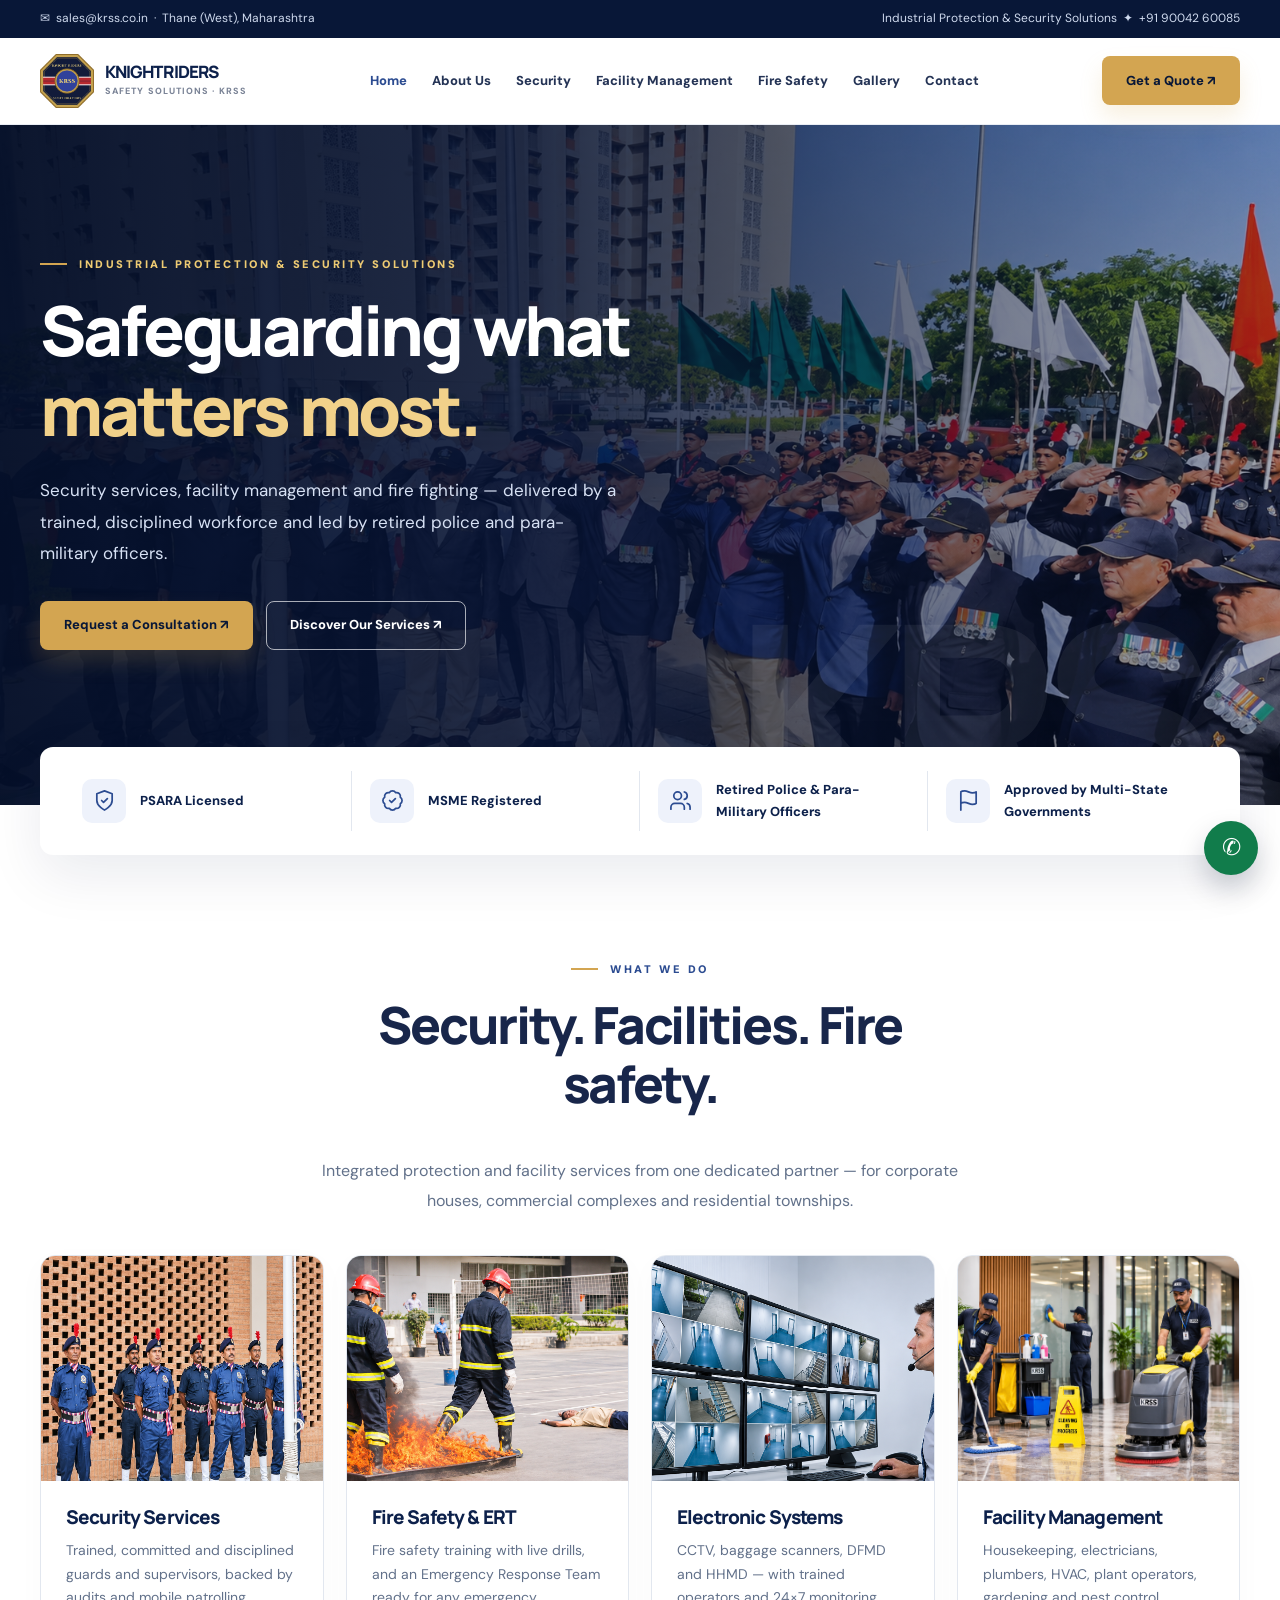
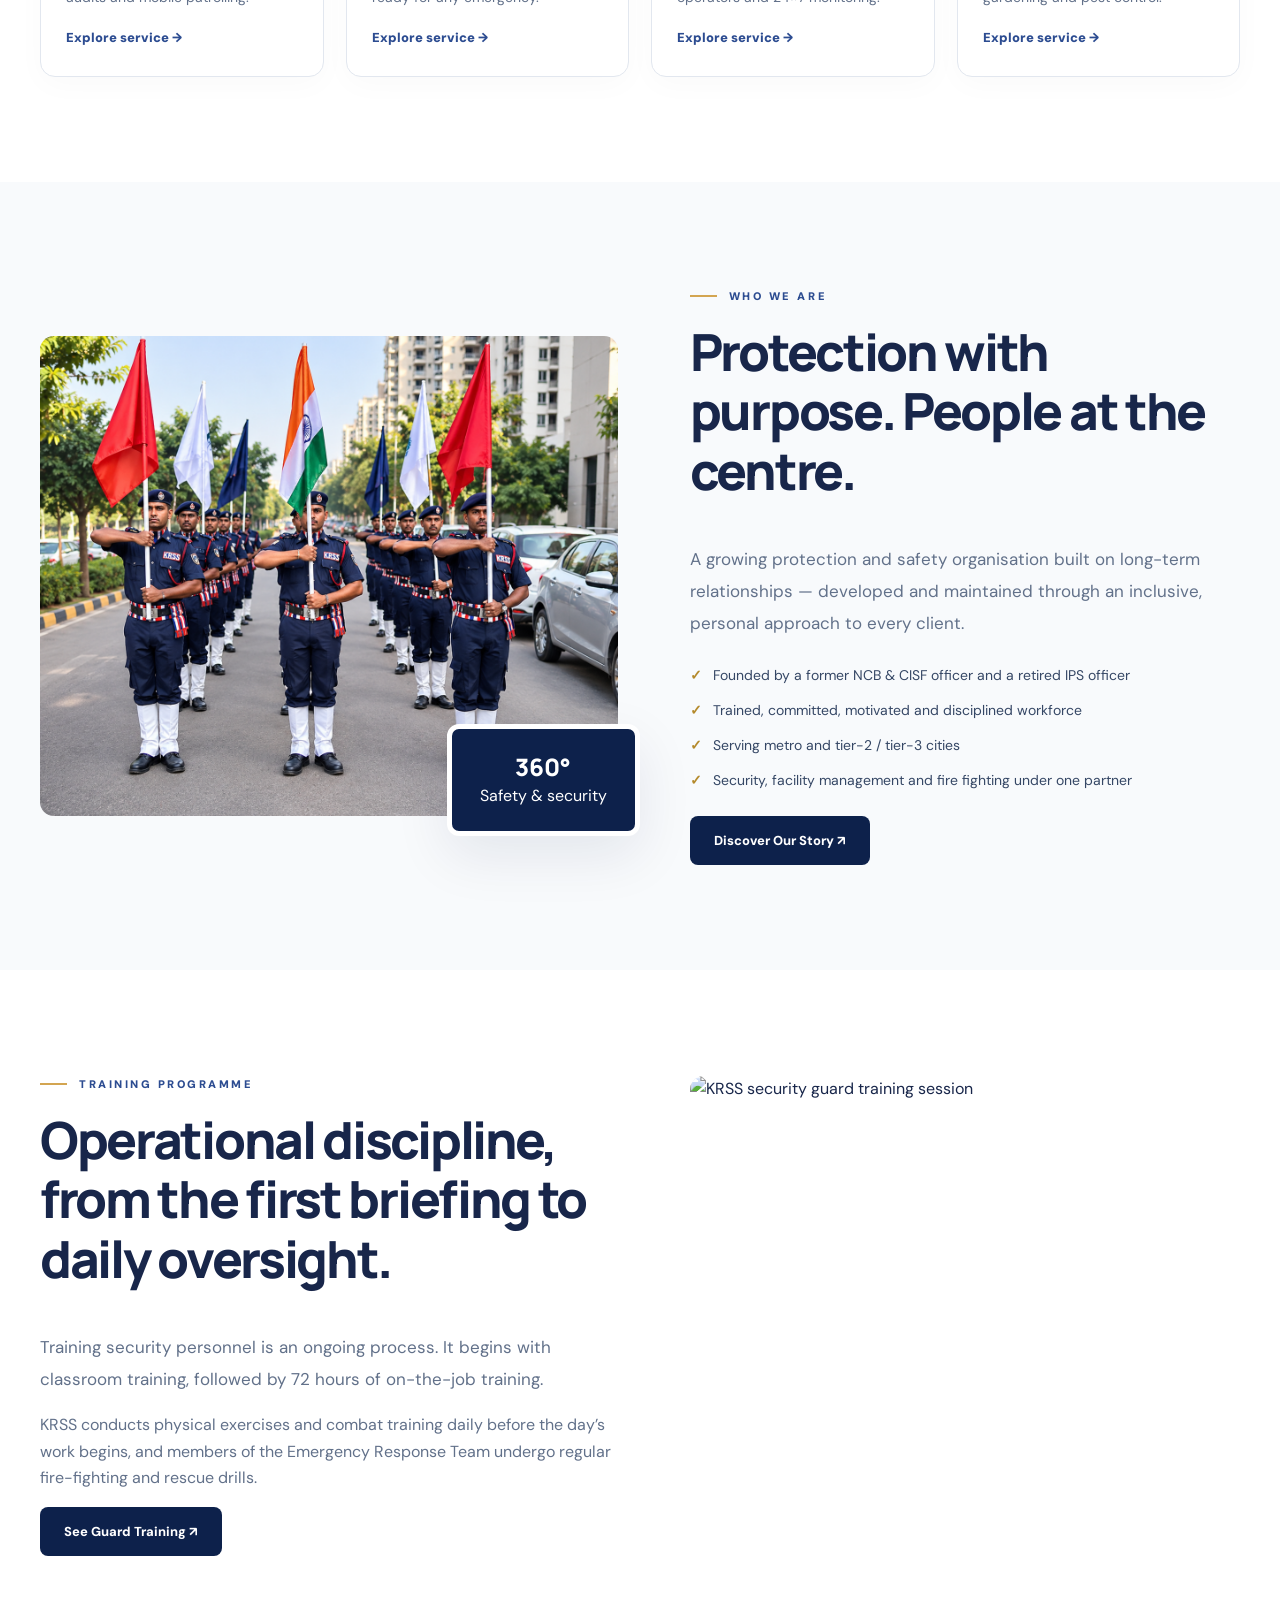
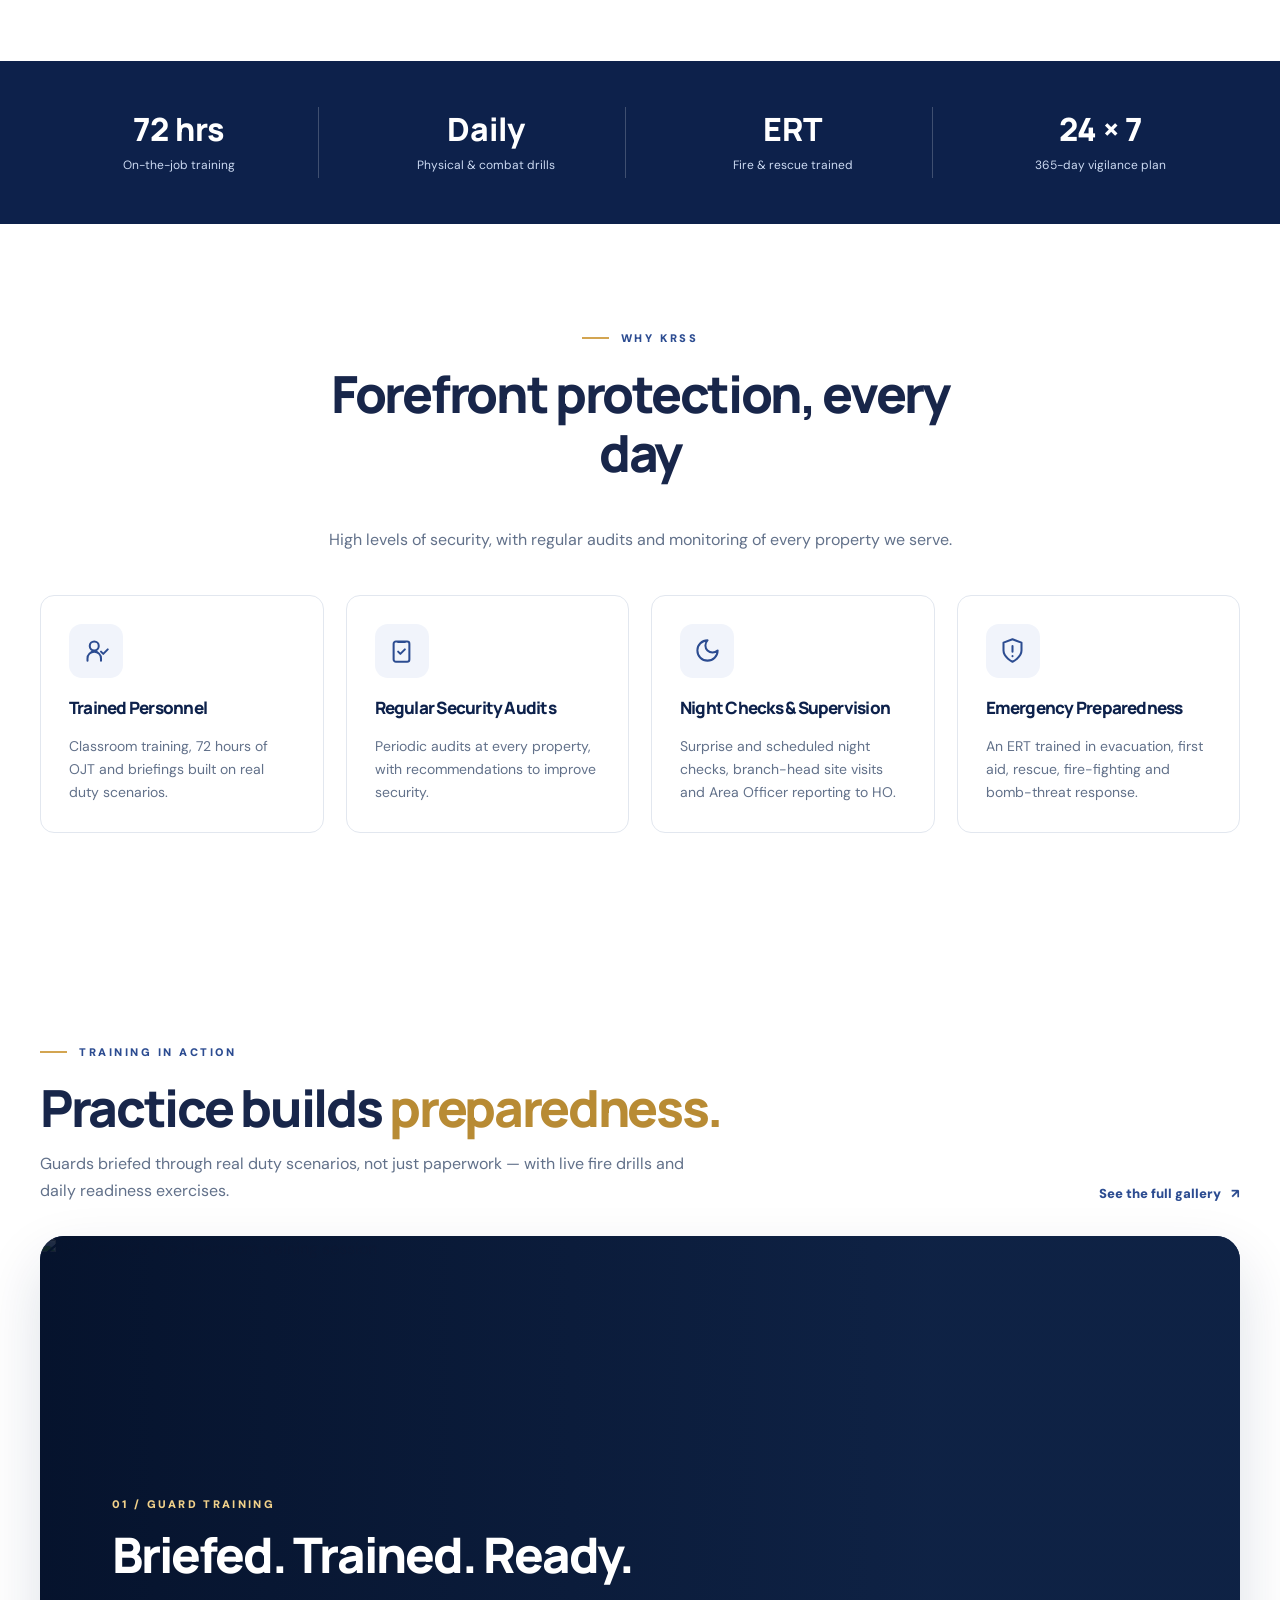
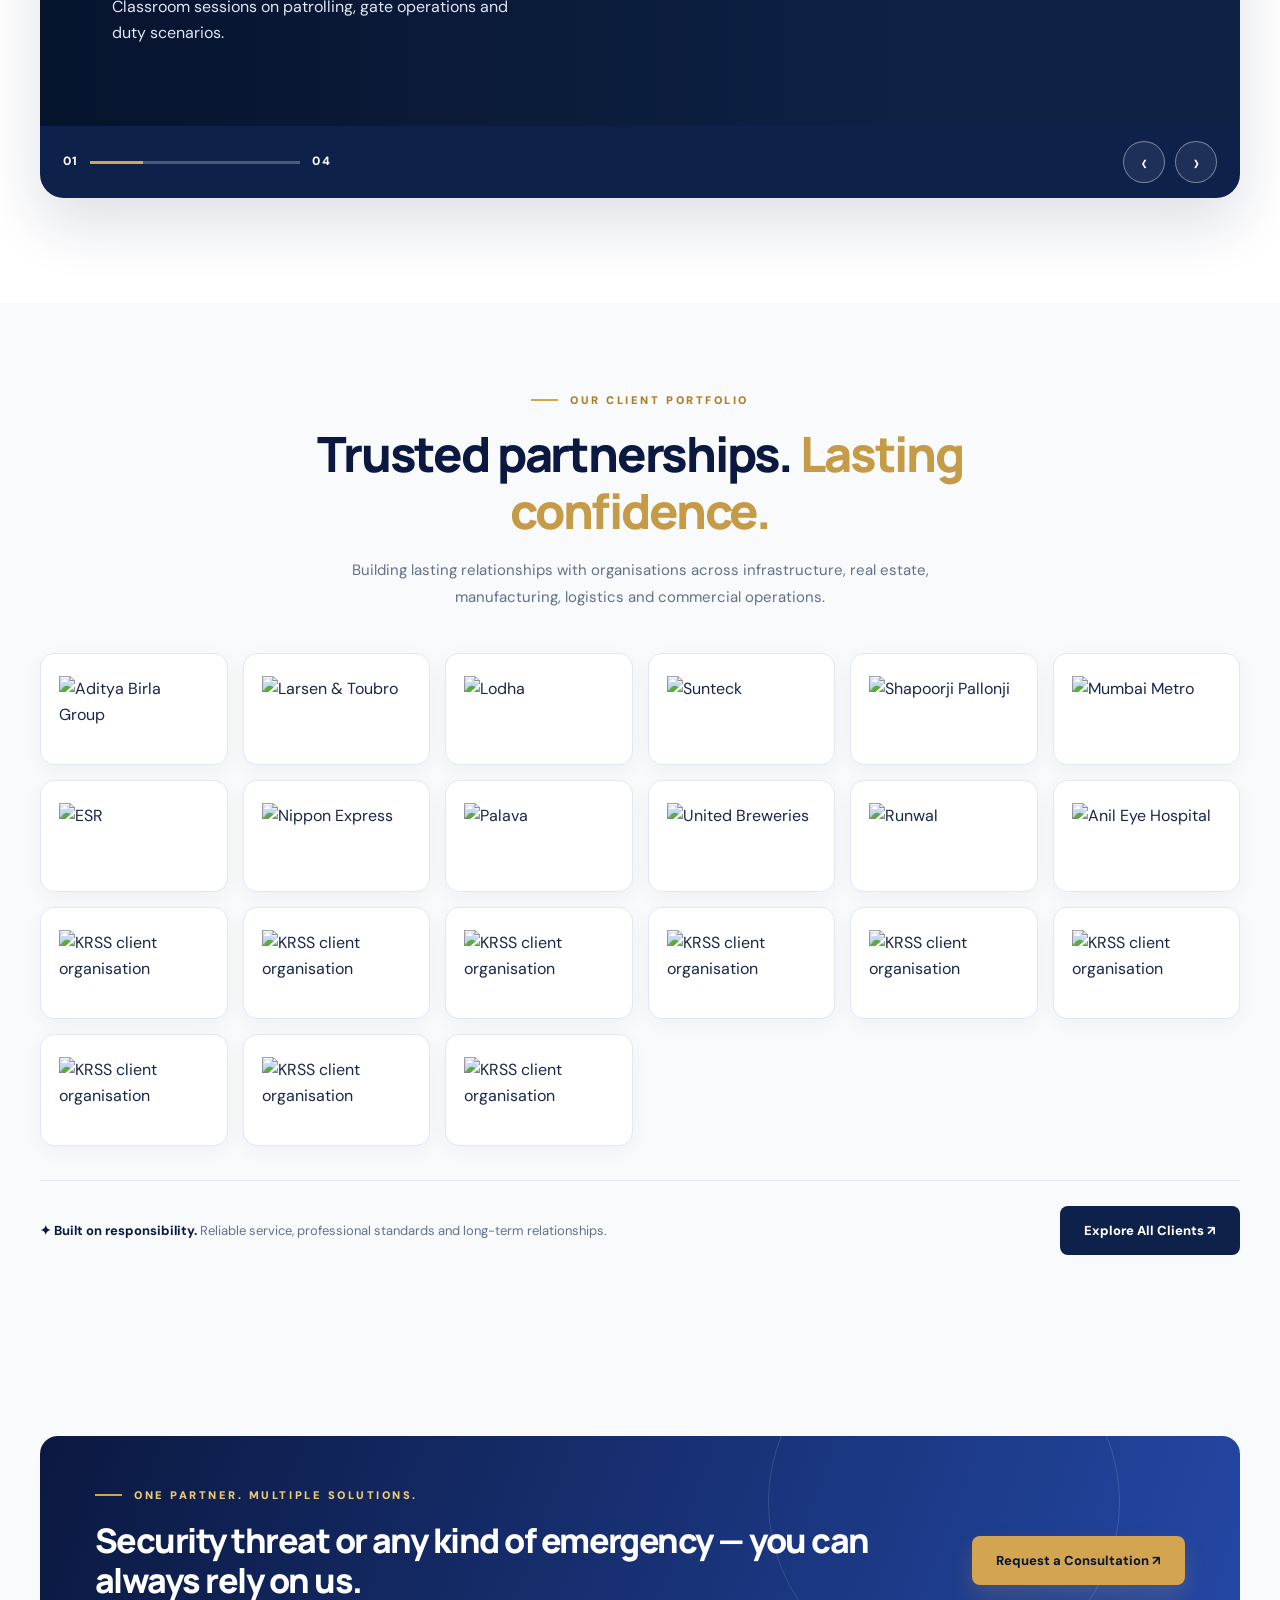
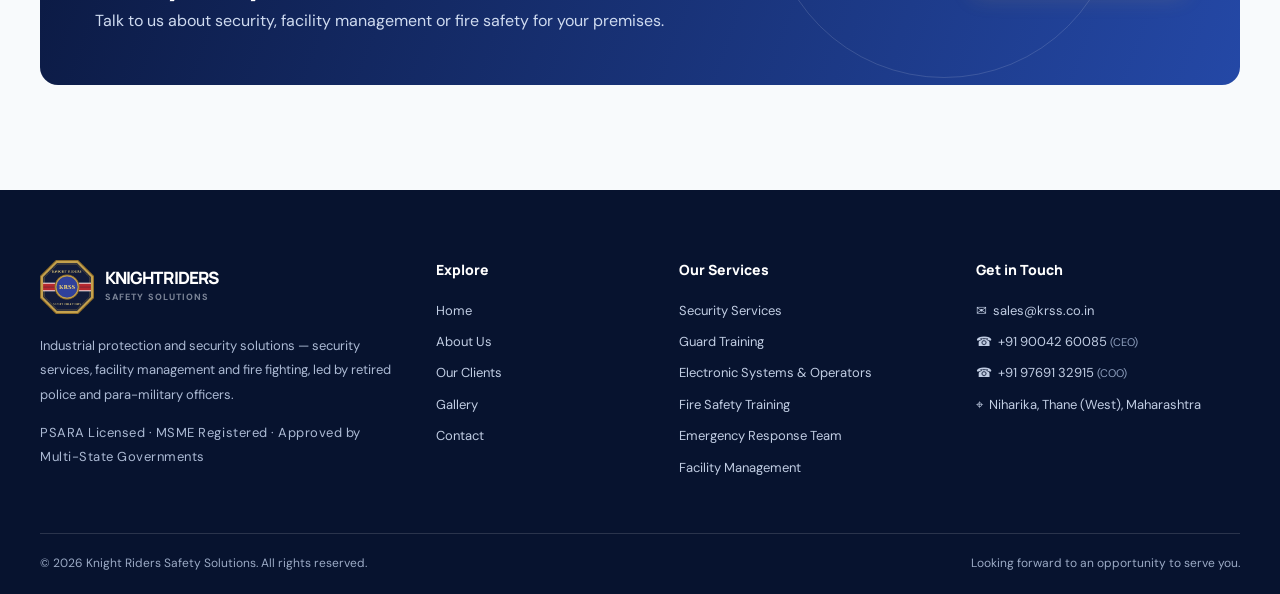
==== commit 191f4393: "Update KRSS website images and improve visual quality" ====
--- a/index.html
+++ b/index.html
@@ -1,25 +1,26 @@
 <!DOCTYPE html>
+
 <html lang="en">
 <head>
 <meta charset="utf-8"/>
-<meta name="viewport" content="width=device-width,initial-scale=1"/>
-<meta name="description" content="Knight Riders Safety Solutions (KRSS): PSARA-licensed security services, facility management, fire safety training, emergency response and electronic security systems in Maharashtra."/>
-<meta name="theme-color" content="#0b1941"/>
-<meta name="color-scheme" content="light"/>
+<meta content="width=device-width,initial-scale=1" name="viewport"/>
+<meta content="Knight Riders Safety Solutions (KRSS): PSARA-licensed security services, facility management, fire safety training, emergency response and electronic security systems in Maharashtra." name="description"/>
+<meta content="#0b1941" name="theme-color"/>
+<meta content="light" name="color-scheme"/>
 <title>Knight Riders Safety Solutions | Security, Facility Management &amp; Fire Safety</title>
-<link rel="icon" type="image/png" href="assets/krss-emblem-180.png"/>
-<link rel="apple-touch-icon" href="assets/krss-emblem-180.png"/>
-<link rel="preconnect" href="https://fonts.googleapis.com"/>
-<link rel="stylesheet" href="style.css"/>
+<link href="assets/krss-emblem.webp" rel="icon" type="image/png"/>
+<link href="assets/krss-emblem.webp" rel="apple-touch-icon"/>
+<link href="https://fonts.googleapis.com" rel="preconnect"/>
+<link href="style.css?v=krss-autoflow-2" rel="stylesheet"/>
 </head>
 <body>
 <a class="skip-to-content" href="#main-content">Skip to main content</a>
-<div class="topbar"><div class="container"><div>✉&nbsp; <a href="mailto:sales@krss.co.in">sales@krss.co.in</a> &nbsp;·&nbsp; Thane (West), Maharashtra</div><div>Industrial Protection &amp; Security Solutions &nbsp;✦&nbsp; <a href="tel:+919004260085">+91 90042 60085</a></div></div></div>
+<div class="topbar"><div class="container"><div>✉  <a href="mailto:sales@krss.co.in">sales@krss.co.in</a>  ·  Thane (West), Maharashtra</div><div>Industrial Protection &amp; Security Solutions  ✦  <a href="tel:+919004260085">+91 90042 60085</a></div></div></div>
 <header class="header"><div class="container navwrap">
-<a class="logo" href="index.html" aria-label="KRSS Home"><img src="assets/krss-emblem.webp" alt="Knight Riders Safety Solutions logo" width="54" height="54"/><span><strong>KNIGHT RIDERS</strong><small>SAFETY SOLUTIONS · KRSS</small></span></a>
-<nav class="navlinks" id="main-navigation" aria-label="Main navigation"><a href="index.html" class="active" aria-current="page">Home</a><a href="about.html">About Us</a><a href="security.html">Security</a><a href="facility.html">Facility Management</a><a href="fire-safety.html">Fire Safety</a><a href="gallery.html">Gallery</a><a href="contact.html">Contact</a></nav>
+<a aria-label="KRSS Home" class="logo" href="index.html"><img alt="Knight Riders Safety Solutions logo" height="54" src="assets/krss-emblem.webp" width="54"/><span><strong>KNIGHT RIDERS</strong><small>SAFETY SOLUTIONS · KRSS</small></span></a>
+<nav aria-label="Main navigation" class="navlinks" id="main-navigation"><a aria-current="page" class="active" href="index.html">Home</a><a href="about.html">About Us</a><a href="security.html">Security</a><a href="facility.html">Facility Management</a><a href="fire-safety.html">Fire Safety</a><a href="gallery.html">Gallery</a><a href="contact.html">Contact</a></nav>
 <a class="btn btn-gold" href="contact.html">Get a Quote ↗</a>
-<button type="button" class="menu-toggle" aria-controls="main-navigation" aria-expanded="false" aria-label="Toggle navigation">☰</button>
+<button aria-controls="main-navigation" aria-expanded="false" aria-label="Toggle navigation" class="menu-toggle" type="button">☰</button>
 </div></header>
 <main id="main-content">
 <section class="hero"><div class="hero-bg"></div><div class="container"><div class="hero-content">
@@ -28,87 +29,80 @@
 <p>Security services, facility management and fire fighting — delivered by a trained, disciplined workforce and led by retired police and para-military officers.</p>
 <div class="hero-actions"><a class="btn btn-gold" href="contact.html">Request a Consultation ↗</a><a class="btn btn-outline" href="#services">Discover Our Services ↗</a></div>
 </div></div><div class="hero-mark">KRSS</div></section>
-<div class="trust-strip container"><div class="trust-inner"><div class="trust-item"><span class="trust-icon"><span class="krss-icon" data-icon="shield-check" aria-hidden="true"></span></span><span>PSARA Licensed</span></div><div class="trust-item"><span class="trust-icon"><span class="krss-icon" data-icon="badge-check" aria-hidden="true"></span></span><span>MSME Registered</span></div><div class="trust-item"><span class="trust-icon"><span class="krss-icon" data-icon="users" aria-hidden="true"></span></span><span>Retired Police &amp; Para-Military Officers</span></div><div class="trust-item"><span class="trust-icon"><span class="krss-icon" data-icon="flag" aria-hidden="true"></span></span><span>Approved by Multi-State Governments</span></div></div></div>
-
+<div class="trust-strip container"><div class="trust-inner"><div class="trust-item"><span class="trust-icon"><span aria-hidden="true" class="krss-icon" data-icon="shield-check"></span></span><span>PSARA Licensed</span></div><div class="trust-item"><span class="trust-icon"><span aria-hidden="true" class="krss-icon" data-icon="badge-check"></span></span><span>MSME Registered</span></div><div class="trust-item"><span class="trust-icon"><span aria-hidden="true" class="krss-icon" data-icon="users"></span></span><span>Retired Police &amp; Para-Military Officers</span></div><div class="trust-item"><span class="trust-icon"><span aria-hidden="true" class="krss-icon" data-icon="flag"></span></span><span>Approved by Multi-State Governments</span></div></div></div>
 <section class="section" id="services"><div class="container">
 <div class="section-title center reveal"><div class="eyebrow">What We Do</div><h2>Security. Facilities. Fire safety.</h2><p>Integrated protection and facility services from one dedicated partner — for corporate houses, commercial complexes and residential townships.</p></div>
 <div class="grid4">
-<article class="service-card reveal"><div class="photo"><img src="assets/security-team.webp" alt="KRSS uniformed security guards" loading="lazy" decoding="async"/></div><div class="info"><h3>Security Services</h3><p>Trained, committed and disciplined guards and supervisors, backed by audits and mobile patrolling.</p><a class="text-link" href="security.html">Explore service →</a></div></article>
-<article class="service-card reveal"><div class="photo"><img src="assets/fire-demo.webp" alt="KRSS fire safety training session" loading="lazy" decoding="async"/></div><div class="info"><h3>Fire Safety &amp; ERT</h3><p>Fire safety training with live drills, and an Emergency Response Team ready for any emergency.</p><a class="text-link" href="fire-safety.html">Explore service →</a></div></article>
-<article class="service-card reveal"><div class="photo"><img src="assets/profile-monitoring.webp" alt="Operator monitoring CCTV screens" loading="lazy" decoding="async"/></div><div class="info"><h3>Electronic Systems</h3><p>CCTV, baggage scanners, DFMD and HHMD — with trained operators and 24×7 monitoring.</p><a class="text-link" href="security.html#electronic">Explore service →</a></div></article>
-<article class="service-card reveal"><div class="photo"><img src="assets/profile-housekeeping.webp" alt="Housekeeping staff at work" loading="lazy" decoding="async"/></div><div class="info"><h3>Facility Management</h3><p>Housekeeping, electricians, plumbers, HVAC, plant operators, gardening and pest control.</p><a class="text-link" href="facility.html">Explore service →</a></div></article>
+<article class="service-card reveal"><div class="photo"><img alt="KRSS uniformed security guards" decoding="async" loading="lazy" src="assets/security-team.png"/></div><div class="info"><h3>Security Services</h3><p>Trained, committed and disciplined guards and supervisors, backed by audits and mobile patrolling.</p><a class="text-link" href="security.html">Explore service →</a></div></article>
+<article class="service-card reveal"><div class="photo"><img alt="KRSS fire safety training session" decoding="async" loading="lazy" src="assets/ert-team.png"/></div><div class="info"><h3>Fire Safety &amp; ERT</h3><p>Fire safety training with live drills, and an Emergency Response Team ready for any emergency.</p><a class="text-link" href="fire-safety.html">Explore service →</a></div></article>
+<article class="service-card reveal"><div class="photo"><img alt="Operator monitoring CCTV screens" decoding="async" loading="lazy" src="assets/profile-monitoring.png"/></div><div class="info"><h3>Electronic Systems</h3><p>CCTV, baggage scanners, DFMD and HHMD — with trained operators and 24×7 monitoring.</p><a class="text-link" href="security.html#electronic">Explore service →</a></div></article>
+<article class="service-card reveal"><div class="photo"><img alt="Housekeeping staff at work" decoding="async" loading="lazy" src="assets/profile-housekeeping.png"/></div><div class="info"><h3>Facility Management</h3><p>Housekeeping, electricians, plumbers, HVAC, plant operators, gardening and pest control.</p><a class="text-link" href="facility.html">Explore service →</a></div></article>
 </div></div></section>
-
 <section class="section section-muted"><div class="container split">
-<div class="image-figure reveal"><img src="assets/parade.webp" alt="KRSS security personnel on parade" loading="lazy" decoding="async"/><div class="stamp"><b>360°</b>Safety &amp; security</div></div>
+<div class="image-figure reveal"><img alt="KRSS security personnel on parade" decoding="async" loading="lazy" src="assets/KRSS Security Guard Flag Parade.png"/><div class="stamp"><b>360°</b>Safety &amp; security</div></div>
 <div class="reveal"><div class="eyebrow">Who We Are</div><h2>Protection with purpose. People at the centre.</h2>
 <p class="lead">A growing protection and safety organisation built on long-term relationships — developed and maintained through an inclusive, personal approach to every client.</p>
 <ul class="ticklist"><li>Founded by a former NCB &amp; CISF officer and a retired IPS officer</li><li>Trained, committed, motivated and disciplined workforce</li><li>Serving metro and tier-2 / tier-3 cities</li><li>Security, facility management and fire fighting under one partner</li></ul>
 <a class="btn btn-navy" href="about.html">Discover Our Story ↗</a></div>
 </div></section>
-
 <section class="section"><div class="container split">
 <div class="reveal"><div class="eyebrow">Training Programme</div><h2>Operational discipline, from the first briefing to daily oversight.</h2>
 <p class="lead">Training security personnel is an ongoing process. It begins with classroom training, followed by 72 hours of on-the-job training.</p>
 <p>KRSS conducts physical exercises and combat training daily before the day’s work begins, and members of the Emergency Response Team undergo regular fire-fighting and rescue drills.</p>
 <a class="btn btn-navy" href="security.html#guard-training">See Guard Training ↗</a></div>
-<div class="image-figure reveal"><img src="assets/guard-training.webp" alt="KRSS security guard training session" loading="lazy" decoding="async"/></div>
+<div class="image-figure reveal"><img alt="KRSS security guard training session" decoding="async" loading="lazy" src="assets/safety-briefing.webp"/></div>
 </div></section>
-
 <div class="stats-band"><div class="container stats">
 <div class="stat reveal"><b>72 hrs</b><span>On-the-job training</span></div>
 <div class="stat reveal"><b>Daily</b><span>Physical &amp; combat drills</span></div>
 <div class="stat reveal"><b>ERT</b><span>Fire &amp; rescue trained</span></div>
 <div class="stat reveal"><b>24 × 7</b><span>365-day vigilance plan</span></div>
 </div></div>
-
 <section class="section"><div class="container">
 <div class="section-title center reveal"><div class="eyebrow">Why KRSS</div><h2>Forefront protection, every day</h2><p>High levels of security, with regular audits and monitoring of every property we serve.</p></div>
 <div class="grid4">
-<div class="feature reveal"><div class="f-icon"><span class="krss-icon" data-icon="user-round-check" aria-hidden="true"></span></div><h3>Trained Personnel</h3><p>Classroom training, 72 hours of OJT and briefings built on real duty scenarios.</p></div>
-<div class="feature reveal"><div class="f-icon"><span class="krss-icon" data-icon="clipboard-check" aria-hidden="true"></span></div><h3>Regular Security Audits</h3><p>Periodic audits at every property, with recommendations to improve security.</p></div>
-<div class="feature reveal"><div class="f-icon"><span class="krss-icon" data-icon="moon" aria-hidden="true"></span></div><h3>Night Checks &amp; Supervision</h3><p>Surprise and scheduled night checks, branch-head site visits and Area Officer reporting to HO.</p></div>
-<div class="feature reveal"><div class="f-icon"><span class="krss-icon" data-icon="shield-alert" aria-hidden="true"></span></div><h3>Emergency Preparedness</h3><p>An ERT trained in evacuation, first aid, rescue, fire-fighting and bomb-threat response.</p></div>
+<div class="feature reveal"><div class="f-icon"><span aria-hidden="true" class="krss-icon" data-icon="user-round-check"></span></div><h3>Trained Personnel</h3><p>Classroom training, 72 hours of OJT and briefings built on real duty scenarios.</p></div>
+<div class="feature reveal"><div class="f-icon"><span aria-hidden="true" class="krss-icon" data-icon="clipboard-check"></span></div><h3>Regular Security Audits</h3><p>Periodic audits at every property, with recommendations to improve security.</p></div>
+<div class="feature reveal"><div class="f-icon"><span aria-hidden="true" class="krss-icon" data-icon="moon"></span></div><h3>Night Checks &amp; Supervision</h3><p>Surprise and scheduled night checks, branch-head site visits and Area Officer reporting to HO.</p></div>
+<div class="feature reveal"><div class="f-icon"><span aria-hidden="true" class="krss-icon" data-icon="shield-alert"></span></div><h3>Emergency Preparedness</h3><p>An ERT trained in evacuation, first aid, rescue, fire-fighting and bomb-threat response.</p></div>
 </div></div></section>
-
 <section class="section training-showcase section-muted" id="training"><div class="container">
 <div class="section-head-row reveal"><div><div class="eyebrow">Training in Action</div><h2>Practice builds <span class="gold-text">preparedness.</span></h2><p>Guards briefed through real duty scenarios, not just paperwork — with live fire drills and daily readiness exercises.</p></div><a class="text-link" href="gallery.html">See the full gallery <span aria-hidden="true">↗</span></a></div>
-<div class="training-carousel" aria-label="KRSS training photographs" aria-roledescription="carousel" tabindex="0">
+<div aria-label="KRSS training photographs" aria-roledescription="carousel" class="training-carousel" tabindex="0">
 <div class="training-viewport"><div class="training-track">
-<article class="training-slide" aria-roledescription="slide"><img src="assets/guard-training.webp" alt="KRSS guards in a classroom training session" loading="lazy" decoding="async"/><div class="training-overlay"><span>01 / GUARD TRAINING</span><h3>Briefed. Trained. Ready.</h3><p>Classroom sessions on patrolling, gate operations and duty scenarios.</p></div></article>
-<article class="training-slide" aria-roledescription="slide"><img src="assets/fire-field.webp" alt="KRSS live fire extinguisher drill" loading="lazy" decoding="async"/><div class="training-overlay"><span>02 / FIRE SAFETY</span><h3>Live fire drills.</h3><p>Classroom briefings and live drills for every guard on duty.</p></div></article>
-<article class="training-slide" aria-roledescription="slide"><img src="assets/evacuation.webp" alt="KRSS emergency response and evacuation training" loading="lazy" decoding="async"/><div class="training-overlay"><span>03 / EMERGENCY RESPONSE</span><h3>Always ready.</h3><p>Calm evacuation, first aid, rescue and fire extinguishing.</p></div></article>
-<article class="training-slide" aria-roledescription="slide"><img src="assets/training-line.webp" alt="KRSS personnel lined up during training" loading="lazy" decoding="async"/><div class="training-overlay"><span>04 / OPERATIONAL DISCIPLINE</span><h3>Readiness starts daily.</h3><p>Physical exercises and combat training before the day’s work begins.</p></div></article>
+<article aria-roledescription="slide" class="training-slide"><img alt="KRSS guards in a classroom training session" decoding="async" loading="lazy" src="assets/safety-briefing.webp"/><div class="training-overlay"><span>01 / GUARD TRAINING</span><h3>Briefed. Trained. Ready.</h3><p>Classroom sessions on patrolling, gate operations and duty scenarios.</p></div></article>
+<article aria-roledescription="slide" class="training-slide"><img alt="KRSS live fire extinguisher drill" decoding="async" loading="lazy" src="assets/fire-field.webp"/><div class="training-overlay"><span>02 / FIRE SAFETY</span><h3>Live fire drills.</h3><p>Classroom briefings and live drills for every guard on duty.</p></div></article>
+<article aria-roledescription="slide" class="training-slide"><img alt="KRSS emergency response and evacuation training" decoding="async" loading="lazy" src="assets/evacuation.webp"/><div class="training-overlay"><span>03 / EMERGENCY RESPONSE</span><h3>Always ready.</h3><p>Calm evacuation, first aid, rescue and fire extinguishing.</p></div></article>
+<article aria-roledescription="slide" class="training-slide"><img alt="KRSS personnel lined up during training" decoding="async" loading="lazy" src="assets/training-line.webp"/><div class="training-overlay"><span>04 / OPERATIONAL DISCIPLINE</span><h3>Readiness starts daily.</h3><p>Physical exercises and combat training before the day’s work begins.</p></div></article>
 </div></div>
-<div class="training-controls"><div class="training-progress"><span class="training-current">01</span><span class="progress-track"><span class="progress-fill"></span></span><span>04</span></div><div class="training-nav"><button class="training-prev" aria-label="Previous training photo">‹</button><button class="training-next" aria-label="Next training photo">›</button></div></div>
+<div class="training-controls"><div class="training-progress"><span class="training-current">01</span><span class="progress-track"><span class="progress-fill"></span></span><span>04</span></div><div class="training-nav"><button aria-label="Previous training photo" class="training-prev">‹</button><button aria-label="Next training photo" class="training-next">›</button></div></div>
 </div></div></section>
-
-<section class="section client-confidence" id="clients"><div class="container">
-<div class="section-head-row reveal"><div><div class="eyebrow">Trusted By</div><h2>Relationships built <span class="gold-text">on responsibility.</span></h2><p>KRSS serves leading organisations across infrastructure, real estate, logistics, manufacturing, energy, healthcare and education.</p></div><a class="btn btn-navy" href="about.html#clients">View all 21 clients ↗</a></div>
-<div class="confidence-layout">
-<div class="confidence-highlight reveal"><div class="quote-glyph" aria-hidden="true">“</div><h3>Our team — a driving force behind the scenes — strives hard to achieve customer satisfaction, taking you to the next level of security.</h3><span>— Team KRSS</span></div>
-<div class="confidence-side reveal"><h3>Some of the organisations we serve</h3><div class="confidence-logos three-rows"><img src="assets/client-logo-01.webp" alt="Aditya Birla Group" loading="lazy" decoding="async"/><img src="assets/client-logo-05.webp" alt="Larsen &amp; Toubro" loading="lazy" decoding="async"/><img src="assets/client-logo-06.webp" alt="Lodha" loading="lazy" decoding="async"/><img src="assets/client-logo-09.webp" alt="Sunteck" loading="lazy" decoding="async"/><img src="assets/client-logo-14.webp" alt="Shapoorji Pallonji" loading="lazy" decoding="async"/><img src="assets/client-logo-17.webp" alt="Mumbai Metro" loading="lazy" decoding="async"/></div><a class="text-link" href="contact.html" style="margin-top:18px">Discuss your requirements <span aria-hidden="true">↗</span></a></div>
-</div></div></section>
-
+<!-- KRSS ONE ROW · ORIGINAL COLOUR · AUTO FLOW -->
+<section aria-labelledby="krss-clients-title" class="krss-static-clients" id="clients">
+<div class="container">
+<div class="krss-static-heading reveal"><div class="eyebrow">OUR CLIENT PORTFOLIO</div>
+<h2 id="krss-clients-title">Trusted partnerships.<span> Lasting confidence.</span></h2>
+<p>Building lasting relationships with organisations across infrastructure, real estate, manufacturing, logistics and commercial operations.</p></div>
+<div aria-label="Client organisations" class="krss-static-grid"><div class="krss-static-card"><img alt="Aditya Birla Group" decoding="async" height="66" loading="lazy" src="assets/client-logo-01.webp" width="150"/></div><div class="krss-static-card"><img alt="Larsen &amp; Toubro" decoding="async" height="66" loading="lazy" src="assets/client-logo-05.webp" width="150"/></div><div class="krss-static-card"><img alt="Lodha" decoding="async" height="66" loading="lazy" src="assets/client-logo-06.webp" width="150"/></div><div class="krss-static-card"><img alt="Sunteck" decoding="async" height="66" loading="lazy" src="assets/client-logo-09.webp" width="150"/></div><div class="krss-static-card"><img alt="Shapoorji Pallonji" decoding="async" height="66" loading="lazy" src="assets/client-logo-14.webp" width="150"/></div><div class="krss-static-card"><img alt="Mumbai Metro" decoding="async" height="66" loading="lazy" src="assets/client-logo-17.webp" width="150"/></div><div class="krss-static-card"><img alt="ESR" decoding="async" height="66" loading="lazy" src="assets/client-logo-02.webp" width="150"/></div><div class="krss-static-card"><img alt="Nippon Express" decoding="async" height="66" loading="lazy" src="assets/client-logo-03.webp" width="150"/></div><div class="krss-static-card"><img alt="Palava" decoding="async" height="66" loading="lazy" src="assets/client-logo-04.webp" width="150"/></div><div class="krss-static-card"><img alt="United Breweries" decoding="async" height="66" loading="lazy" src="assets/client-logo-07.webp" width="150"/></div><div class="krss-static-card"><img alt="Runwal" decoding="async" height="66" loading="lazy" src="assets/client-logo-08.webp" width="150"/></div><div class="krss-static-card"><img alt="Anil Eye Hospital" decoding="async" height="66" loading="lazy" src="assets/client-logo-10.webp" width="150"/></div><div class="krss-static-card"><img alt="KRSS client organisation" decoding="async" height="66" loading="lazy" src="assets/client-logo-11.webp" width="150"/></div><div class="krss-static-card"><img alt="KRSS client organisation" decoding="async" height="66" loading="lazy" src="assets/client-logo-12.webp" width="150"/></div><div class="krss-static-card"><img alt="KRSS client organisation" decoding="async" height="66" loading="lazy" src="assets/client-logo-13.webp" width="150"/></div><div class="krss-static-card"><img alt="KRSS client organisation" decoding="async" height="66" loading="lazy" src="assets/client-logo-15.webp" width="150"/></div><div class="krss-static-card"><img alt="KRSS client organisation" decoding="async" height="66" loading="lazy" src="assets/client-logo-16.webp" width="150"/></div><div class="krss-static-card"><img alt="KRSS client organisation" decoding="async" height="66" loading="lazy" src="assets/client-logo-18.webp" width="150"/></div><div class="krss-static-card"><img alt="KRSS client organisation" decoding="async" height="66" loading="lazy" src="assets/client-logo-19.webp" width="150"/></div><div class="krss-static-card"><img alt="KRSS client organisation" decoding="async" height="66" loading="lazy" src="assets/client-logo-20.webp" width="150"/></div><div class="krss-static-card"><img alt="KRSS client organisation" decoding="async" height="66" loading="lazy" src="assets/client-logo-21.webp" width="150"/></div></div><div class="krss-static-footer"><p><strong>✦ Built on responsibility.</strong> Reliable service, professional standards and long-term relationships.</p><a class="btn btn-navy" href="about.html#clients">Explore All Clients ↗</a></div></div></section>
 <section class="section section-muted"><div class="container"><div class="banner-cta reveal home-cta"><div><div class="eyebrow light-eyebrow">One partner. Multiple solutions.</div><h2>Security threat or any kind of emergency — you can always rely on us.</h2><p>Talk to us about security, facility management or fire safety for your premises.</p></div><a class="btn btn-gold" href="contact.html">Request a Consultation ↗</a></div></div></section>
 </main>
 <footer class="footer"><div class="container">
 <div class="footer-grid">
-<div><a class="logo" href="index.html"><img src="assets/krss-emblem.webp" alt="KRSS logo" width="54" height="54" loading="lazy"/><span><strong>KNIGHT RIDERS</strong><small>SAFETY SOLUTIONS</small></span></a>
+<div><a class="logo" href="index.html"><img alt="KRSS logo" height="54" loading="lazy" src="assets/krss-emblem.webp" width="54"/><span><strong>KNIGHT RIDERS</strong><small>SAFETY SOLUTIONS</small></span></a>
 <p style="margin-top:20px">Industrial protection and security solutions — security services, facility management and fire fighting, led by retired police and para-military officers.</p>
 <p class="footer-badges">PSARA Licensed · MSME Registered · Approved by Multi-State Governments</p></div>
 <div><h4>Explore</h4><div class="footer-links"><a href="index.html">Home</a><a href="about.html">About Us</a><a href="about.html#clients">Our Clients</a><a href="gallery.html">Gallery</a><a href="contact.html">Contact</a></div></div>
 <div><h4>Our Services</h4><div class="footer-links"><a href="security.html">Security Services</a><a href="security.html#guard-training">Guard Training</a><a href="security.html#electronic">Electronic Systems &amp; Operators</a><a href="fire-safety.html#training">Fire Safety Training</a><a href="fire-safety.html#ert">Emergency Response Team</a><a href="facility.html">Facility Management</a></div></div>
 <div><h4>Get in Touch</h4><div class="footer-links footer-contact">
-<a href="mailto:sales@krss.co.in">✉&nbsp; sales@krss.co.in</a>
-<a href="tel:+919004260085">☎&nbsp; +91 90042 60085 <small>(CEO)</small></a>
-<a href="tel:+919769132915">☎&nbsp; +91 97691 32915 <small>(COO)</small></a>
-<span>⌖&nbsp; Niharika, Thane (West), Maharashtra</span></div></div>
+<a href="mailto:sales@krss.co.in">✉  sales@krss.co.in</a>
+<a href="tel:+919004260085">☎  +91 90042 60085 <small>(CEO)</small></a>
+<a href="tel:+919769132915">☎  +91 97691 32915 <small>(COO)</small></a>
+<span>⌖  Niharika, Thane (West), Maharashtra</span></div></div>
 </div>
 <div class="footer-bottom"><span>© <span id="year">2026</span> Knight Riders Safety Solutions. All rights reserved.</span><span>Looking forward to an opportunity to serve you.</span></div>
 </div></footer>
-<a class="float-contact" href="https://wa.me/919004260085?text=Hello%20KRSS%2C%20I%20would%20like%20to%20enquire%20about%20your%20services." aria-label="Enquire on WhatsApp" target="_blank" rel="noopener noreferrer">✆</a>
-<script src="script.js" defer></script>
+<a aria-label="Enquire on WhatsApp" class="float-contact" href="https://wa.me/919004260085?text=Hello%20KRSS%2C%20I%20would%20like%20to%20enquire%20about%20your%20services." rel="noopener noreferrer" target="_blank">✆</a>
+<script defer="" src="script.js"></script>
 <script>document.getElementById('year').textContent=new Date().getFullYear()</script>
 </body>
 </html>
--- a/style.css
+++ b/style.css
@@ -54,8 +54,8 @@
 
 /* ---------- Brochure alignment (Nov 2026) ---------- */
 .logo img{border-radius:0;object-fit:contain;background:none}
-.hero-bg{background:linear-gradient(90deg,rgba(4,15,41,.97) 0%,rgba(6,19,52,.88) 42%,rgba(6,19,52,.35) 100%),url('assets/officers-salute.webp') center 40%/cover}
-@media(max-width:800px){.hero-bg{background:linear-gradient(90deg,rgba(4,15,41,.94),rgba(4,15,41,.66)),url('assets/officers-salute.webp') center/cover}}
+.hero-bg{background:linear-gradient(90deg,rgba(4,15,41,.97) 0%,rgba(6,19,52,.88) 42%,rgba(6,19,52,.35) 100%),url('assets/officers-salute.png') center 40%/cover}
+@media(max-width:800px){.hero-bg{background:linear-gradient(90deg,rgba(4,15,41,.94),rgba(4,15,41,.66)),url('assets/officers-salute.png') center/cover}}
 .footer-badges{font-size:11px;color:#d4ae60;letter-spacing:.04em}
 .footer-contact span{font-size:13px;color:#c1cde3}.footer-contact small{color:#8fa0bf;font-size:11px}
 .content-layout img.img-contain{object-fit:contain;background:linear-gradient(180deg,#f3f5fa,#e9edf5);padding:18px 0}
@@ -106,3 +106,539 @@
 .content-layout img.img-contain{background:#fff;border:1px solid var(--border)}
 @media(min-width:1101px){.client-brand-grid{grid-template-columns:repeat(7,minmax(0,1fr))}}
 @media(min-width:901px) and (max-width:1100px){.client-brand-grid{grid-template-columns:repeat(3,minmax(0,1fr))}}
+
+
+/* ================================================
+   KRSS PREMIUM - DUAL DIRECTION CLIENT MARQUEE
+================================================ */
+
+.krss-trusted-section {
+  --client-navy: #0b1941;
+  --client-gold: #c69b48;
+  --client-muted: #66748c;
+
+  position: relative;
+  padding: 95px 0 85px;
+  background:
+    radial-gradient(
+      circle at 50% 0%,
+      rgba(214, 172, 84, 0.08),
+      transparent 42%
+    ),
+    #f8fafc;
+
+  overflow: hidden;
+}
+
+/* SECTION HEADER */
+
+.krss-trusted-heading {
+  max-width: 800px;
+  margin: 0 auto 48px;
+  text-align: center;
+}
+
+.krss-trusted-label {
+  display: inline-flex;
+  align-items: center;
+  gap: 13px;
+  color: #a47a35;
+  font-size: 11px;
+  font-weight: 800;
+  letter-spacing: 0.2em;
+  margin-bottom: 22px;
+}
+
+.krss-label-line {
+  width: 26px;
+  height: 1px;
+  background: var(--client-gold);
+}
+
+.krss-trusted-heading h2 {
+  color: var(--client-navy);
+  font-family: "Manrope", sans-serif;
+  font-size: clamp(31px, 4vw, 51px);
+  font-weight: 800;
+  line-height: 1.18;
+  letter-spacing: -0.045em;
+  margin-bottom: 18px;
+}
+
+.krss-trusted-heading h2 span {
+  display: block;
+  color: var(--client-gold);
+}
+
+.krss-trusted-heading p {
+  max-width: 660px;
+  margin: 0 auto;
+  color: var(--client-muted);
+  font-size: 15px;
+  line-height: 1.85;
+}
+
+/* MARQUEE CONTAINER */
+
+.krss-marquee {
+  position: relative;
+  width: 100%;
+  overflow: hidden;
+  padding: 8px 0;
+
+  -webkit-mask-image: linear-gradient(
+    to right,
+    transparent,
+    black 6%,
+    black 94%,
+    transparent
+  );
+
+  mask-image: linear-gradient(
+    to right,
+    transparent,
+    black 6%,
+    black 94%,
+    transparent
+  );
+}
+
+/* TRACK */
+
+.krss-marquee-track {
+  display: flex;
+  width: max-content;
+  animation: krssMoveLeft 38s linear infinite;
+}
+
+/* GROUP */
+
+.krss-marquee-group {
+  display: flex;
+  flex-shrink: 0;
+  gap: 18px;
+  padding-right: 18px;
+}
+
+/* CARDS */
+
+.krss-logo-card {
+  flex: 0 0 185px;
+  width: 185px;
+  height: 108px;
+
+  display: flex;
+  align-items: center;
+  justify-content: center;
+
+  background: #fff;
+  border: 1px solid #e5eaf2;
+  border-radius: 15px;
+  padding: 19px;
+
+  box-shadow: 0 6px 22px rgba(11, 25, 65, 0.045);
+
+  transition:
+    transform 0.3s ease,
+    box-shadow 0.3s ease,
+    border-color 0.3s ease;
+}
+
+.krss-logo-card img {
+  width: 100%;
+  height: 65px;
+  object-fit: contain;
+
+  filter: grayscale(100%);
+  opacity: 0.8;
+
+  transition:
+    filter 0.3s ease,
+    opacity 0.3s ease,
+    transform 0.3s ease;
+}
+
+/* CARD HOVER */
+
+.krss-logo-card:hover {
+  transform: translateY(-4px);
+  border-color: var(--client-gold);
+  box-shadow: 0 14px 30px rgba(11, 25, 65, 0.1);
+}
+
+.krss-logo-card:hover img {
+  filter: grayscale(0%);
+  opacity: 1;
+  transform: scale(1.035);
+}
+
+/* ANIMATIONS */
+
+@keyframes krssMoveLeft {
+  from {
+    transform: translateX(0);
+  }
+
+  to {
+    transform: translateX(-50%);
+  }
+}
+
+/* SECOND ROW - REVERSE */
+
+.krss-marquee.reverse .krss-marquee-track {
+  animation-direction: reverse;
+  animation-duration: 43s;
+}
+
+/* PAUSE BOTH ROWS WHEN HOVERING THE SECTION */
+
+.krss-trusted-section:has(.krss-marquee:hover)
+.krss-marquee-track {
+  animation-play-state: paused;
+}
+
+/* BOTTOM CONTENT */
+
+.krss-trusted-bottom {
+  margin-top: 40px;
+  padding-top: 27px;
+  border-top: 1px solid #e3e8f0;
+
+  display: flex;
+  align-items: center;
+  justify-content: space-between;
+  gap: 25px;
+}
+
+.krss-trusted-note {
+  display: flex;
+  align-items: flex-start;
+  gap: 14px;
+}
+
+.krss-note-icon {
+  color: var(--client-gold);
+  font-size: 26px;
+  line-height: 1.2;
+}
+
+.krss-trusted-note strong {
+  display: block;
+  color: var(--client-navy);
+  font-size: 14px;
+  font-weight: 800;
+  margin-bottom: 4px;
+}
+
+.krss-trusted-note p {
+  margin: 0;
+  color: var(--client-muted);
+  font-size: 13px;
+  line-height: 1.6;
+}
+
+/* BUTTON */
+
+.krss-trusted-button {
+  display: inline-flex;
+  align-items: center;
+  justify-content: center;
+  gap: 13px;
+  flex-shrink: 0;
+
+  background: var(--client-navy);
+  color: #fff;
+
+  padding: 14px 23px;
+  border: 1px solid var(--client-navy);
+  border-radius: 9px;
+
+  font-size: 13px;
+  font-weight: 800;
+
+  transition:
+    background 0.3s ease,
+    transform 0.3s ease,
+    gap 0.3s ease;
+}
+
+.krss-trusted-button:hover {
+  background: #1c3872;
+  color: #fff;
+  transform: translateY(-3px);
+  gap: 18px;
+}
+
+/* TABLET */
+
+@media (max-width: 900px) {
+  .krss-trusted-section {
+    padding: 75px 0 65px;
+  }
+
+  .krss-logo-card {
+    flex-basis: 165px;
+    width: 165px;
+    height: 98px;
+  }
+
+  .krss-trusted-bottom {
+    margin-top: 28px;
+  }
+}
+
+/* MOBILE */
+
+@media (max-width: 600px) {
+  .krss-trusted-section {
+    padding: 65px 0 55px;
+  }
+
+  .krss-trusted-heading {
+    padding: 0 6px;
+    margin-bottom: 30px;
+  }
+
+  .krss-trusted-heading h2 {
+    font-size: 31px;
+  }
+
+  .krss-trusted-heading p {
+    font-size: 13px;
+  }
+
+  .krss-marquee-group {
+    gap: 12px;
+    padding-right: 12px;
+  }
+
+  .krss-logo-card {
+    flex-basis: 142px;
+    width: 142px;
+    height: 84px;
+    padding: 13px;
+    border-radius: 11px;
+  }
+
+  .krss-logo-card img {
+    height: 50px;
+  }
+
+  .krss-marquee-track {
+    animation-duration: 28s;
+  }
+
+  .krss-marquee.reverse .krss-marquee-track {
+    animation-duration: 33s;
+  }
+
+  .krss-trusted-bottom {
+    flex-direction: column;
+    text-align: center;
+    align-items: center;
+  }
+
+  .krss-trusted-note {
+    flex-direction: column;
+    align-items: center;
+    gap: 5px;
+  }
+
+  .krss-trusted-button {
+    width: 100%;
+    max-width: 290px;
+  }
+}
+
+/* ACCESSIBILITY */
+
+@media (prefers-reduced-motion: reduce) {
+  .krss-marquee-track {
+    animation: none !important;
+  }
+
+  .krss-logo-card,
+  .krss-logo-card img,
+  .krss-trusted-button {
+    transition: none;
+  }
+
+  .krss-marquee {
+    overflow-x: auto;
+    -webkit-mask-image: none;
+    mask-image: none;
+  }
+
+  .krss-marquee-group[aria-hidden="true"] {
+    display: none;
+  }
+}
+
+
+/* KRSS client marquee final refinements */
+.krss-trusted-section .krss-marquee + .krss-marquee { margin-top: 12px; }
+.krss-trusted-section .krss-marquee-track { backface-visibility: hidden; }
+.krss-trusted-section .krss-logo-card { overflow: hidden; }
+.krss-trusted-section .krss-logo-card img { display:block; max-width:100%; }
+.krss-trusted-section .krss-marquee:hover .krss-marquee-track,
+.krss-trusted-section .krss-marquee:focus-within .krss-marquee-track { animation-play-state:paused; }
+.krss-trusted-button:focus-visible { outline: 3px solid #c69b48; outline-offset: 4px; }
+@media (max-width:600px) {
+  .krss-trusted-section .krss-marquee + .krss-marquee { margin-top: 8px; }
+  .krss-trusted-section .krss-trusted-label { letter-spacing: .12em; gap: 8px; font-size: 9px; }
+}
+@media (prefers-reduced-motion: reduce) {
+  .krss-trusted-section .krss-marquee-track { animation: none !important; }
+}
+
+
+/* Dual client flow — final matching HTML/CSS fix */
+.krss-trusted-section .krss-marquee{overflow:hidden;width:100%;isolation:isolate;}
+.krss-trusted-section .krss-marquee-track{
+  display:flex;width:max-content;max-width:none;gap:0;
+  animation:krssContinuousFlow 36s linear infinite;
+  transform:translate3d(0,0,0);
+  backface-visibility:hidden;
+}
+.krss-trusted-section .krss-marquee-group{
+  display:flex;flex:none;gap:18px;padding-right:18px;width:max-content;
+}
+@keyframes krssContinuousFlow{
+  from{transform:translate3d(0,0,0)}
+  to{transform:translate3d(-50%,0,0)}
+}
+.krss-trusted-section .krss-marquee.reverse .krss-marquee-track{
+  animation-name:krssContinuousFlow;
+  animation-direction:reverse;
+  animation-duration:42s;
+}
+.krss-trusted-section .krss-marquee:hover .krss-marquee-track{
+  animation-play-state:paused;
+}
+.krss-trusted-section .krss-logo-card{box-sizing:border-box;flex:none}
+@media(max-width:600px){
+ .krss-trusted-section .krss-marquee-group{gap:12px;padding-right:12px}
+ .krss-trusted-section .krss-marquee.forward .krss-marquee-track{animation-duration:29s}
+ .krss-trusted-section .krss-marquee.reverse .krss-marquee-track{animation-duration:34s}
+}
+@media(prefers-reduced-motion:reduce){
+ .krss-trusted-section .krss-marquee-track{animation:none!important;transform:none!important}
+ .krss-trusted-section .krss-marquee{overflow-x:auto;mask-image:none;-webkit-mask-image:none}
+}
+
+/* KRSS 2026: independently looping two-row client marquee */
+.krss-trusted-section .krss-marquee{width:100%;overflow:hidden;isolation:isolate;}
+.krss-trusted-section .krss-marquee-track{display:flex;width:max-content;max-width:none;gap:0;will-change:transform;backface-visibility:hidden;}
+.krss-trusted-section .krss-marquee-group{display:flex;flex:none;width:max-content;gap:18px;padding-right:18px;}
+.krss-trusted-section .krss-marquee.forward .krss-marquee-track{animation:krssFlowForward 38s linear infinite;}
+.krss-trusted-section .krss-marquee.reverse .krss-marquee-track{animation:krssFlowBackward 44s linear infinite;}
+@keyframes krssFlowForward{from{transform:translate3d(0,0,0)}to{transform:translate3d(-50%,0,0)}}
+@keyframes krssFlowBackward{from{transform:translate3d(-50%,0,0)}to{transform:translate3d(0,0,0)}}
+.krss-trusted-section .krss-marquee:hover .krss-marquee-track{animation-play-state:paused}
+.krss-trusted-section .krss-logo-card{flex:none;box-sizing:border-box}
+@media(max-width:600px){
+.krss-trusted-section .krss-marquee-group{gap:12px;padding-right:12px}
+.krss-trusted-section .krss-marquee.forward .krss-marquee-track{animation-duration:30s}
+.krss-trusted-section .krss-marquee.reverse .krss-marquee-track{animation-duration:35s}
+}
+@media(prefers-reduced-motion:reduce){
+.krss-trusted-section .krss-marquee-track{animation:none!important;will-change:auto;transform:none!important}
+.krss-trusted-section .krss-marquee{overflow-x:auto;mask-image:none;-webkit-mask-image:none}
+.krss-trusted-section .krss-marquee-group[aria-hidden="true"]{display:none}
+}
+
+
+/* =====================================================
+   KRSS 2026 | True infinite 2-row client logo ticker
+   Independent class names — no conflicts with old rows
+   ===================================================== */
+.krss-flow-section{background:#f7f9fd;padding:84px 0 72px;overflow:hidden;position:relative}
+.krss-flow-heading{text-align:center;max-width:780px;margin:0 auto 44px}
+.krss-flow-eyebrow{display:flex;gap:14px;justify-content:center;align-items:center;color:#ae8036;font-size:11px;letter-spacing:.22em;font-weight:800;margin-bottom:18px}
+.krss-flow-eyebrow:before,.krss-flow-eyebrow:after{content:"";height:1px;width:30px;background:#c69b48}
+.krss-flow-heading h2{font-size:clamp(32px,4.3vw,52px);line-height:1.16;color:#0b1941;margin-bottom:20px;letter-spacing:-.048em}
+.krss-flow-heading h2 span{color:#c69b48}
+.krss-flow-heading p{font-size:15px;color:#62718a;line-height:1.75;max-width:640px;margin:0 auto}
+.krss-flow-rows{display:grid;gap:16px;width:100%;margin:0 auto 36px}
+.krss-flow-lane{width:100%;overflow:hidden;position:relative;isolation:isolate;mask-image:linear-gradient(to right,transparent 0%,black 5%,black 95%,transparent 100%);-webkit-mask-image:linear-gradient(to right,transparent 0%,black 5%,black 95%,transparent 100%)}
+.krss-flow-track{display:flex;align-items:center;width:max-content;max-width:none;gap:0;backface-visibility:hidden;will-change:transform}
+.krss-flow-set{display:flex;align-items:center;flex:0 0 auto;width:max-content;gap:18px;padding-right:18px}
+.krss-flow-card{width:186px;height:105px;flex:0 0 186px;display:grid;place-items:center;padding:19px;background:#fff;border:1px solid #e2e8f2;border-radius:15px;box-shadow:0 7px 18px rgba(11,25,65,.035);transition:transform .25s ease,border-color .25s ease,box-shadow .25s ease}
+.krss-flow-card img{display:block;width:100%;max-width:155px;height:65px;object-fit:contain;filter:grayscale(100%);opacity:.85;transition:filter .3s ease,transform .3s ease,opacity .3s ease}
+.krss-flow-card:hover{transform:translateY(-3px);border-color:#d6ac54;box-shadow:0 12px 30px rgba(11,25,65,.11)}
+.krss-flow-card:hover img{filter:none;opacity:1;transform:scale(1.035)}
+.krss-flow-section .krss-flow-left .krss-flow-track{animation:krssFlow2026Left 36s linear infinite running}
+.krss-flow-section .krss-flow-right .krss-flow-track{animation:krssFlow2026Right 42s linear infinite running}
+@keyframes krssFlow2026Left{from{transform:translate3d(0,0,0)}to{transform:translate3d(-50%,0,0)}}
+@keyframes krssFlow2026Right{from{transform:translate3d(-50%,0,0)}to{transform:translate3d(0,0,0)}}
+/* Animation runs automatically, including on hover */
+.krss-flow-bottom{display:flex;align-items:center;justify-content:space-between;gap:24px;border-top:1px solid #e0e6ef;padding-top:24px;margin-top:10px}
+.krss-flow-promise{display:flex;align-items:flex-start;gap:14px}.krss-flow-promise>span{color:#c69b48;font-size:22px}
+.krss-flow-promise strong{font-size:14px;color:#0b1941}.krss-flow-promise p{font-size:13px;margin:3px 0 0}
+.krss-flow-button{display:inline-flex;align-items:center;justify-content:center;gap:12px;border-radius:9px;background:#0b1941;color:#fff!important;font-size:13px;font-weight:800;padding:14px 20px;flex-shrink:0;transition:transform .25s ease,background .25s ease}
+.krss-flow-button:hover{background:#274b91;transform:translateY(-2px)}
+.krss-flow-button:focus-visible{outline:3px solid #c69b48;outline-offset:3px}
+@media(max-width:768px){.krss-flow-section{padding:66px 0 55px}.krss-flow-heading{margin-bottom:28px}.krss-flow-rows{gap:11px;margin-bottom:27px}.krss-flow-set{gap:12px;padding-right:12px}.krss-flow-card{width:148px;flex-basis:148px;height:87px;padding:13px;border-radius:12px}.krss-flow-card img{height:57px}.krss-flow-section .krss-flow-left .krss-flow-track{animation-duration:32s}.krss-flow-section .krss-flow-right .krss-flow-track{animation-duration:38s}.krss-flow-bottom{flex-direction:column;text-align:center;gap:14px}.krss-flow-promise{justify-content:center}.krss-flow-promise p{max-width:310px}}
+@media(prefers-reduced-motion:reduce){.krss-flow-track{animation:none!important;will-change:auto;transform:none!important}.krss-flow-lane{overflow-x:auto;mask-image:none;-webkit-mask-image:none;scrollbar-width:thin}.krss-flow-set[aria-hidden="true"]{display:none}}
+
+/* KRSS auto-play client flow: always moving unless Reduced Motion is enabled */
+@media (prefers-reduced-motion: no-preference) {
+  .krss-flow-section .krss-flow-left .krss-flow-track {
+    animation: krssFlow2026Left 36s linear infinite !important;
+    animation-play-state: running !important;
+  }
+  .krss-flow-section .krss-flow-right .krss-flow-track {
+    animation: krssFlow2026Right 42s linear infinite !important;
+    animation-play-state: running !important;
+  }
+}
+@media (max-width: 768px) and (prefers-reduced-motion: no-preference) {
+  .krss-flow-section .krss-flow-left .krss-flow-track { animation-duration: 32s !important; }
+  .krss-flow-section .krss-flow-right .krss-flow-track { animation-duration: 38s !important; }
+}
+
+
+/* =============================================================
+   KRSS: SINGLE ROW / ORIGINAL FULL-COLOUR LOGOS / AUTO MARQUEE
+   Unique classes prevent conflicts with earlier dual-row styles.
+   ============================================================= */
+.krss-one-section{background:#f7f9fd;padding:82px 0 70px;overflow:hidden}
+.krss-one-heading{text-align:center;max-width:790px;margin:0 auto 38px}
+.krss-one-label{display:flex;align-items:center;justify-content:center;gap:14px;font-size:11px;font-weight:800;letter-spacing:.21em;color:#b18437;margin-bottom:18px}
+.krss-one-label:before,.krss-one-label:after{content:"";width:28px;height:1px;background:#c69b48}
+.krss-one-heading h2{font-family:Manrope,sans-serif;color:#0b1941;font-size:clamp(30px,4vw,50px);line-height:1.18;letter-spacing:-.045em;margin:0 0 16px}
+.krss-one-heading h2 span{color:#bd903b}
+.krss-one-heading p{font-size:15px;line-height:1.8;color:#65728a;max-width:650px;margin:0 auto}
+.krss-one-window{width:100%;overflow:hidden;isolation:isolate;padding:14px 0 20px;-webkit-mask-image:linear-gradient(90deg,transparent,black 5%,black 95%,transparent);mask-image:linear-gradient(90deg,transparent,black 5%,black 95%,transparent)}
+.krss-one-track{display:flex;align-items:center;width:max-content;max-width:none;gap:0;animation:krssOneContinuous 78s linear infinite;will-change:transform;animation-play-state:running}
+.krss-one-group{display:flex;align-items:center;flex:none;width:max-content;gap:16px;padding-right:16px}
+.krss-one-card{box-sizing:border-box;flex:0 0 178px;width:178px;height:103px;display:grid;place-items:center;border:1px solid #e1e7f0;border-radius:15px;background:#fff;padding:16px;box-shadow:0 7px 25px rgba(11,25,65,.045)}
+.krss-one-card img,.krss-one-card:hover img{display:block;width:100%;max-width:150px;height:66px;object-fit:contain;filter:none!important;opacity:1!important;transform:none!important;mix-blend-mode:normal}
+.krss-one-card:hover{border-color:#d5b36d;box-shadow:0 8px 25px rgba(11,25,65,.075)}
+@keyframes krssOneContinuous{from{transform:translate3d(0,0,0)}to{transform:translate3d(-50%,0,0)}}
+.krss-one-footer{margin-top:28px;padding-top:24px;border-top:1px solid #e1e6ee;display:flex;align-items:center;justify-content:space-between;gap:24px}
+.krss-one-footer p{font-size:13px;line-height:1.6;color:#62718a;margin:0}.krss-one-footer strong{color:#0b1941}
+.krss-one-button{display:inline-flex;align-items:center;gap:12px;padding:13px 21px;border-radius:9px;background:#0b1941;color:white!important;font-size:13px;font-weight:800;white-space:nowrap;transition:background .2s}
+.krss-one-button:hover{background:#254781}
+.krss-one-button:focus-visible{outline:3px solid #c69b48;outline-offset:3px}
+@media(max-width:768px){.krss-one-section{padding:62px 0 50px}.krss-one-heading{margin-bottom:26px}.krss-one-heading p{font-size:13px}.krss-one-group{gap:11px;padding-right:11px}.krss-one-card{flex-basis:143px;width:143px;height:85px;padding:11px;border-radius:12px}.krss-one-card img{height:58px}.krss-one-track{animation-duration:68s}.krss-one-footer{flex-direction:column;align-items:center;text-align:center;gap:14px}.krss-one-button{justify-content:center}}
+@media(prefers-reduced-motion:reduce){.krss-one-track{animation:none;will-change:auto}.krss-one-window{overflow-x:auto;mask-image:none;-webkit-mask-image:none}.krss-one-group[aria-hidden="true"]{display:none}}
+
+/* KRSS CLIENT PORTFOLIO — STATIC COLORFUL GRID (NO SLIDER / MARQUEE) */
+.krss-static-clients{padding:88px 0 76px;background:#f8fafc}
+.krss-static-heading{text-align:center;max-width:780px;margin:0 auto 42px}
+.krss-static-heading .eyebrow{justify-content:center;color:#ad7f2a}
+.krss-static-heading h2{color:#0b1941;font-size:clamp(30px,3.8vw,50px);line-height:1.17;margin:0 0 17px}
+.krss-static-heading h2 span{color:#c69b48}
+.krss-static-heading p{margin:0 auto;max-width:630px;font-size:15px;line-height:1.8}
+.krss-static-grid{display:grid;grid-template-columns:repeat(6,minmax(0,1fr));gap:15px}
+.krss-static-card{min-width:0;min-height:112px;display:flex;align-items:center;justify-content:center;padding:18px;background:#fff;border:1px solid #e1e8f1;border-radius:14px;box-shadow:0 5px 20px rgba(11,25,65,.045);transition:transform .24s ease,box-shadow .24s ease,border-color .24s ease}
+.krss-static-card img{display:block;width:100%;height:67px;object-fit:contain;filter:none!important;opacity:1!important;transform:none!important;animation:none!important}
+.krss-static-card:hover{transform:translateY(-3px);border-color:#d6ac54;box-shadow:0 12px 27px rgba(11,25,65,.095)}
+.krss-static-footer{display:flex;align-items:center;justify-content:space-between;gap:20px;border-top:1px solid #e1e6ef;margin-top:34px;padding-top:25px}
+.krss-static-footer p{margin:0;font-size:13px}
+.krss-static-footer strong{color:#0b1941}
+@media(max-width:1020px){.krss-static-grid{grid-template-columns:repeat(4,minmax(0,1fr))}}
+@media(max-width:650px){.krss-static-clients{padding:60px 0 54px}.krss-static-heading{margin-bottom:28px}.krss-static-grid{grid-template-columns:repeat(2,minmax(0,1fr));gap:10px}.krss-static-card{min-height:87px;padding:13px;border-radius:11px}.krss-static-card img{height:55px}.krss-static-footer{flex-direction:column;align-items:stretch;text-align:center}.krss-static-footer .btn{align-self:center}}
+@media(prefers-reduced-motion:reduce){.krss-static-card{transition:none}}
